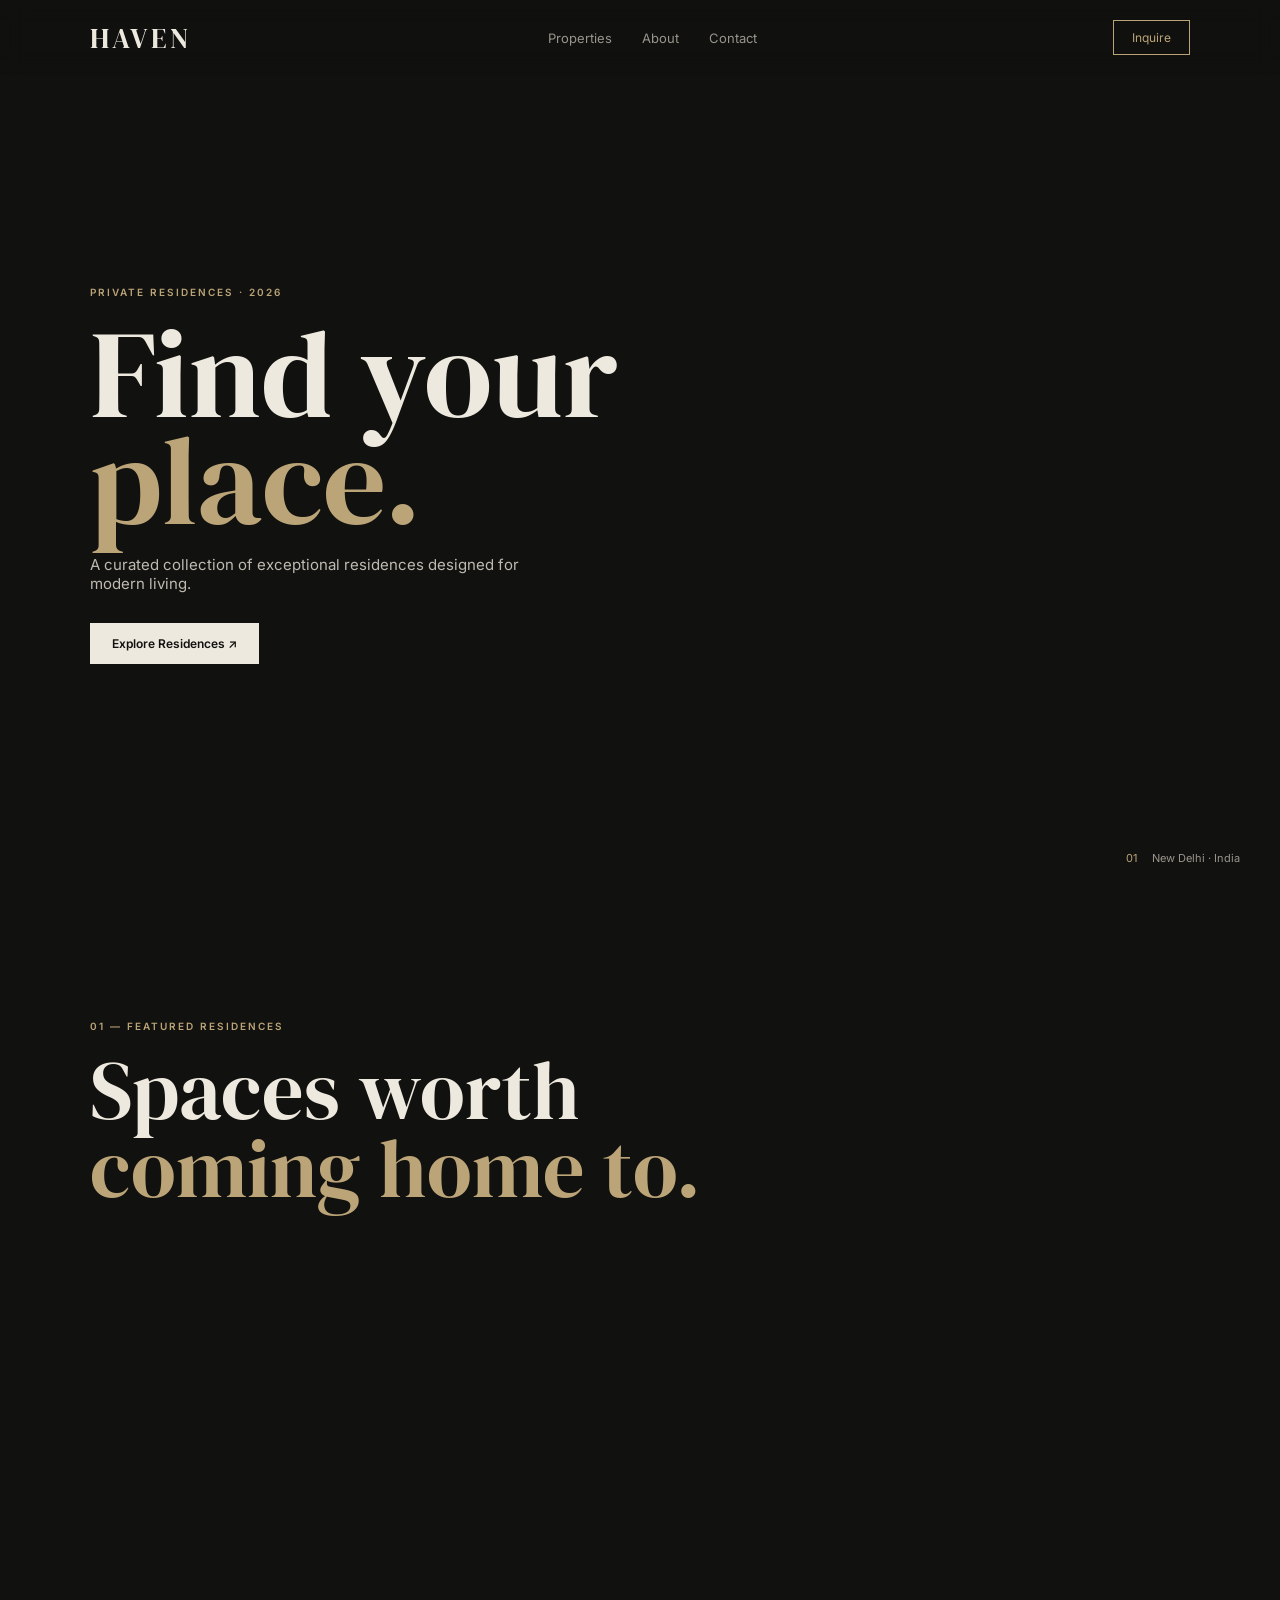
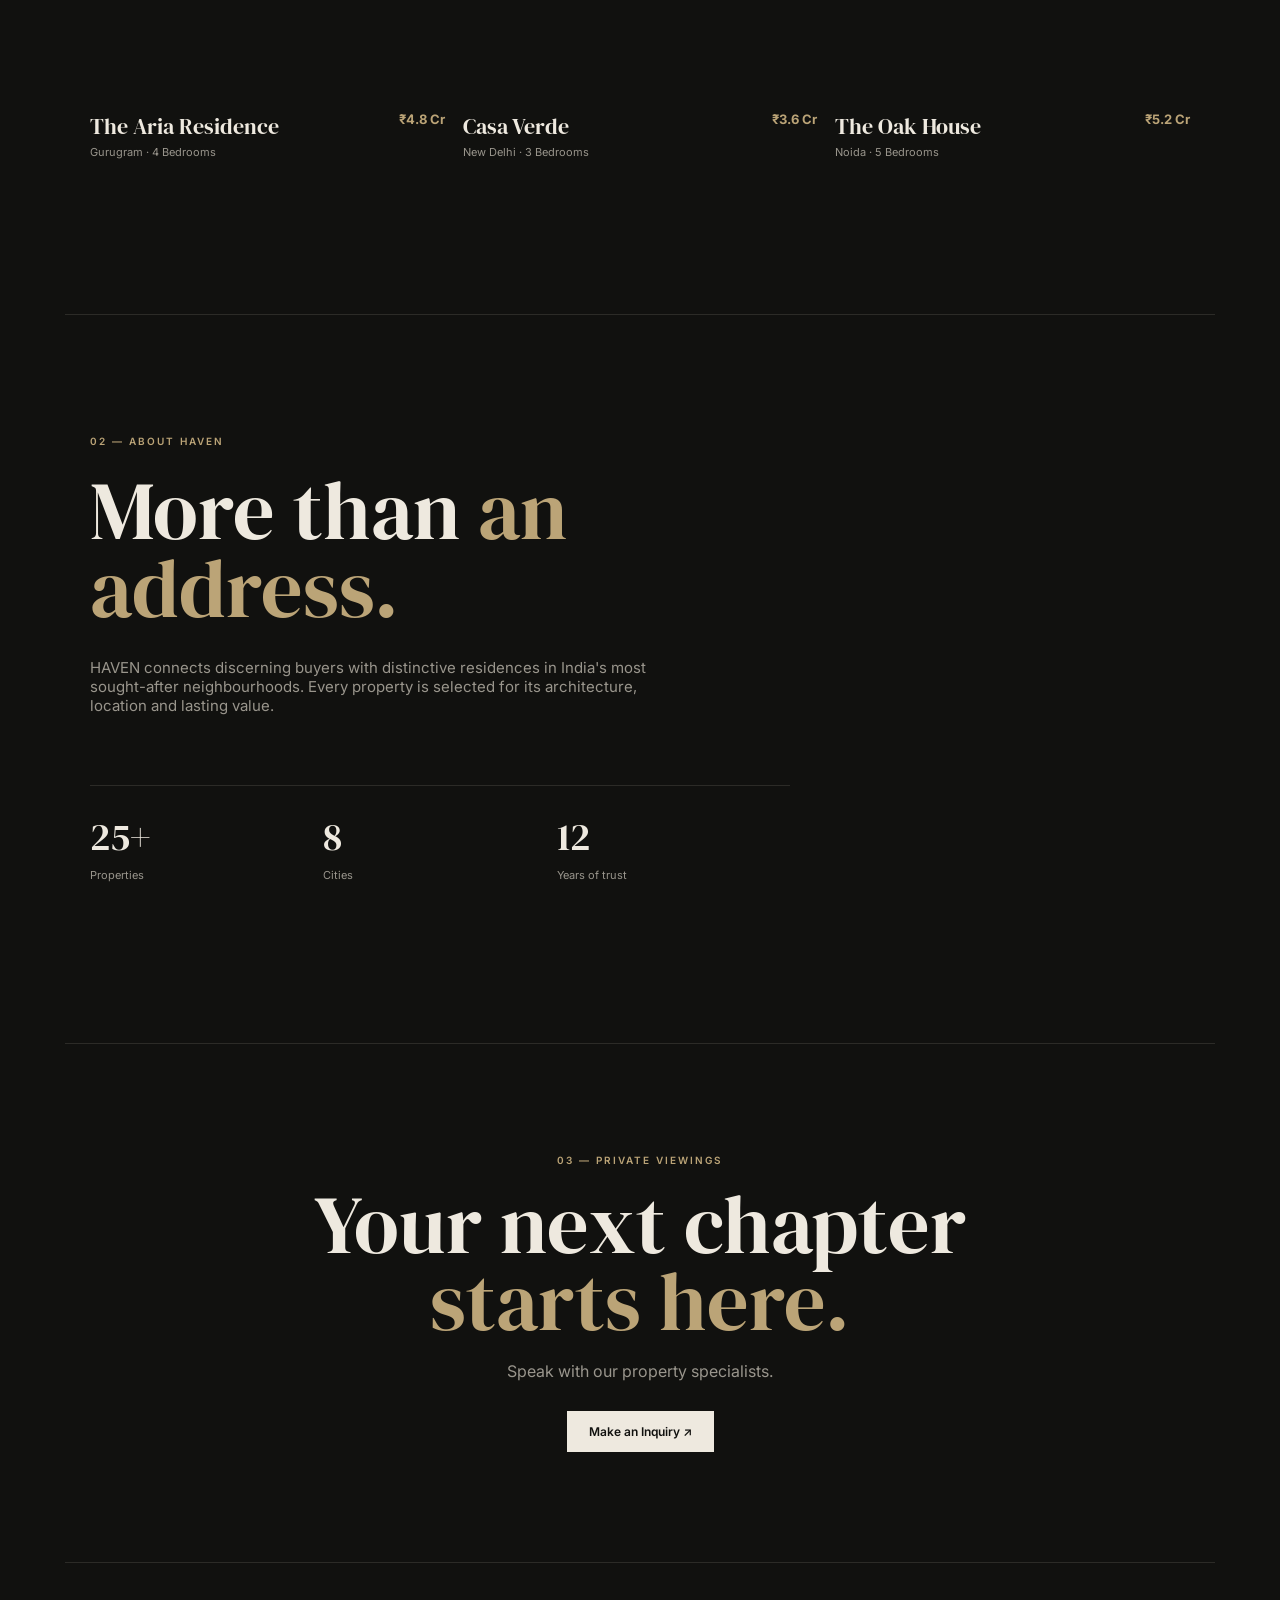
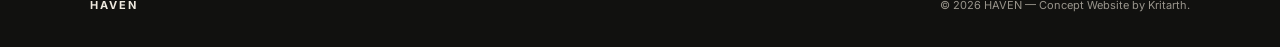
==== haven/index.html @ 92b6cb4c "Add files via upload" ====
<!DOCTYPE html>
<html lang="en">
<head>
  <meta charset="UTF-8">
  <meta name="viewport" content="width=device-width, initial-scale=1.0">

  <title>HAVEN — Private Residences</title>
  <meta name="description" content="HAVEN — Exceptional homes for exceptional living.">

  <link rel="stylesheet" href="style.css">
</head>

<body>

  <header>
    <nav>
      <a href="#" class="logo">HAVEN</a>

      <div class="links">
        <a href="#properties">Properties</a>
        <a href="#about">About</a>
        <a href="#contact">Contact</a>
      </div>

      <a href="#contact" class="inquire">Inquire</a>
    </nav>
  </header>

  <main>

    <!-- HERO -->
    <section class="hero">

      <div class="hero-image"></div>
      <div class="overlay"></div>

      <div class="hero-content">
        <p class="eyebrow">PRIVATE RESIDENCES · 2026</p>

        <h1>
          Find your
          <span>place.</span>
        </h1>

        <p>
          A curated collection of exceptional residences
          designed for modern living.
        </p>

        <a href="#properties" class="button">
          Explore Residences ↗
        </a>
      </div>

      <div class="location">
        <span>01</span>
        <p>New Delhi · India</p>
      </div>

    </section>

    <!-- PROPERTIES -->
    <section id="properties" class="properties">

      <p class="label">01 — FEATURED RESIDENCES</p>

      <h2>
        Spaces worth
        <span>coming home to.</span>
      </h2>

      <div class="property-grid">

        <article>
          <div class="property-image one"></div>

          <div class="property-info">
            <div>
              <h3>The Aria Residence</h3>
              <p>Gurugram · 4 Bedrooms</p>
            </div>

            <strong>₹4.8 Cr</strong>
          </div>
        </article>

        <article>
          <div class="property-image two"></div>

          <div class="property-info">
            <div>
              <h3>Casa Verde</h3>
              <p>New Delhi · 3 Bedrooms</p>
            </div>

            <strong>₹3.6 Cr</strong>
          </div>
        </article>

        <article>
          <div class="property-image three"></div>

          <div class="property-info">
            <div>
              <h3>The Oak House</h3>
              <p>Noida · 5 Bedrooms</p>
            </div>

            <strong>₹5.2 Cr</strong>
          </div>
        </article>

      </div>

    </section>

    <!-- ABOUT -->
    <section id="about" class="about">

      <p class="label">02 — ABOUT HAVEN</p>

      <div class="about-content">

        <h2>
          More than
          <span>an address.</span>
        </h2>

        <p>
          HAVEN connects discerning buyers with distinctive
          residences in India's most sought-after neighbourhoods.
          Every property is selected for its architecture,
          location and lasting value.
        </p>

      </div>

      <div class="stats">
        <div>
          <strong>25+</strong>
          <span>Properties</span>
        </div>

        <div>
          <strong>8</strong>
          <span>Cities</span>
        </div>

        <div>
          <strong>12</strong>
          <span>Years of trust</span>
        </div>
      </div>

    </section>

    <!-- CTA -->
    <section id="contact" class="contact">

      <p class="label">03 — PRIVATE VIEWINGS</p>

      <h2>
        Your next chapter
        <span>starts here.</span>
      </h2>

      <p>Speak with our property specialists.</p>

      <a href="mailto:hello@haven.example" class="button">
        Make an Inquiry ↗
      </a>

    </section>

  </main>

  <footer>
    <strong>HAVEN</strong>
    <p>© 2026 HAVEN — Concept Website by Kritarth.</p>
  </footer>

  <script src="script.js"></script>

</body>
</html>
---- haven/style.css ----
@import url('https://fonts.googleapis.com/css2?family=DM+Serif+Display&family=Inter:wght@400;500;600&display=swap');

:root {
  --bg: #11110f;
  --cream: #eee9df;
  --muted: #99958c;
  --gold: #bba477;
  --line: #2c2b27;
}

* {
  margin: 0;
  padding: 0;
  box-sizing: border-box;
}

html {
  scroll-behavior: smooth;
}

body {
  background: var(--bg);
  color: var(--cream);
  font-family: Inter, sans-serif;
}

a {
  color: inherit;
  text-decoration: none;
}

/* NAV */

header {
  position: fixed;
  top: 0;
  width: 100%;
  z-index: 10;
  background: rgba(17,17,15,.82);
  backdrop-filter: blur(12px);
}

nav {
  max-width: 1150px;
  height: 75px;
  margin: auto;
  padding: 0 25px;

  display: flex;
  align-items: center;
  justify-content: space-between;
}

.logo {
  font-family: "DM Serif Display", serif;
  font-size: 28px;
  letter-spacing: 3px;
}

.links {
  display: flex;
  gap: 30px;
  color: var(--muted);
  font-size: 13px;
}

.links a:hover {
  color: var(--cream);
}

.inquire {
  border: 1px solid var(--gold);
  color: var(--gold);
  padding: 9px 18px;
  font-size: 12px;
}

/* HERO */

.hero {
  min-height: 100vh;
  position: relative;

  display: flex;
  align-items: center;
}

.hero-image {
  position: absolute;
  inset: 0;

  background:
    url("https://images.unsplash.com/photo-1600607687920-4e2a09cf159d?auto=format&fit=crop&w=1800&q=85")
    center / cover;
}

.overlay {
  position: absolute;
  inset: 0;

  background:
    linear-gradient(
      90deg,
      rgba(17,17,15,.88),
      rgba(17,17,15,.35),
      rgba(17,17,15,.2)
    );
}

.hero-content {
  position: relative;
  z-index: 1;

  max-width: 1150px;
  width: 100%;
  margin: auto;
  padding: 130px 25px 80px;
}

.eyebrow,
.label {
  color: var(--gold);
  font-size: 10px;
  letter-spacing: 2px;
  font-weight: 600;
}

.hero h1 {
  max-width: 700px;
  margin: 22px 0;

  font-family: "DM Serif Display", serif;
  font-size: clamp(75px, 11vw, 125px);
  line-height: .85;
  font-weight: 400;
}

.hero h1 span,
h2 span {
  color: var(--gold);
}

.hero-content > p:not(.eyebrow) {
  max-width: 450px;
  color: #c0bbb1;
  font-size: 15px;
}

.button {
  display: inline-block;
  margin-top: 30px;
  padding: 13px 22px;

  background: var(--cream);
  color: var(--bg);

  font-size: 12px;
  font-weight: 600;

  transition: .25s;
}

.button:hover {
  transform: translateY(-3px);
}

.location {
  position: absolute;
  z-index: 2;
  bottom: 35px;
  right: 40px;

  display: flex;
  gap: 15px;
  align-items: center;

  color: var(--muted);
  font-size: 11px;
}

.location span {
  color: var(--gold);
}

/* PROPERTIES */

.properties,
.about {
  max-width: 1150px;
  margin: auto;
  padding: 120px 25px;
}

.properties h2 {
  max-width: 700px;
  margin: 20px 0 55px;

  font-family: "DM Serif Display", serif;
  font-size: clamp(50px, 7vw, 82px);
  line-height: .95;
  font-weight: 400;
}

.property-grid {
  display: grid;
  grid-template-columns: repeat(3, 1fr);
  gap: 18px;
}

.property-image {
  height: 430px;
  background-position: center;
  background-size: cover;
}

.one {
  background-image: url("https://images.unsplash.com/photo-1600585154340-be6161a56a0c?auto=format&fit=crop&w=800&q=85");
}

.two {
  background-image: url("https://images.unsplash.com/photo-1600607688969-a5bfcd646154?auto=format&fit=crop&w=800&q=85");
}

.three {
  background-image: url("https://images.unsplash.com/photo-1600566753190-17f0baa2a6c3?auto=format&fit=crop&w=800&q=85");
}

.property-info {
  padding: 18px 0 35px;

  display: flex;
  justify-content: space-between;
  gap: 15px;
}

.property-info h3 {
  font-family: "DM Serif Display", serif;
  font-size: 22px;
  font-weight: 400;
}

.property-info p {
  margin-top: 4px;
  color: var(--muted);
  font-size: 11px;
}

.property-info strong {
  color: var(--gold);
  font-size: 13px;
}

/* ABOUT */

.about {
  border-top: 1px solid var(--line);
}

.about-content {
  max-width: 800px;
  margin-top: 25px;
}

.about h2,
.contact h2 {
  font-family: "DM Serif Display", serif;
  font-size: clamp(50px, 7vw, 82px);
  line-height: .95;
  font-weight: 400;
}

.about-content p {
  max-width: 600px;
  margin-top: 30px;
  color: var(--muted);
  font-size: 15px;
}

.stats {
  max-width: 700px;
  margin-top: 70px;

  display: grid;
  grid-template-columns: repeat(3, 1fr);
  border-top: 1px solid var(--line);
}

.stats div {
  padding: 25px 20px 0 0;
}

.stats strong {
  display: block;
  font-family: "DM Serif Display", serif;
  font-size: 38px;
  font-weight: 400;
}

.stats span {
  color: var(--muted);
  font-size: 11px;
}

/* CONTACT */

.contact {
  max-width: 1150px;
  margin: 40px auto 0;
  padding: 110px 25px;

  text-align: center;

  border-top: 1px solid var(--line);
  border-bottom: 1px solid var(--line);
}

.contact h2 {
  max-width: 800px;
  margin: 20px auto;
}

.contact > p:not(.label) {
  color: var(--muted);
}

/* FOOTER */

footer {
  max-width: 1150px;
  margin: auto;
  padding: 35px 25px;

  display: flex;
  justify-content: space-between;

  color: var(--muted);
  font-size: 11px;
}

footer strong {
  color: var(--cream);
  letter-spacing: 2px;
}

/* MOBILE */

@media (max-width: 700px) {

  nav {
    height: 65px;
    padding: 0 18px;
  }

  .links {
    display: none;
  }

  .inquire {
    padding: 8px 13px;
  }

  .hero {
    min-height: 88vh;
  }

  .hero-content {
    padding: 120px 20px 70px;
  }

  .hero h1 {
    font-size: clamp(62px, 17vw, 82px);
  }

  .location {
    bottom: 22px;
    right: 20px;
  }

  .properties,
  .about {
    padding: 80px 20px;
  }

  .properties h2,
  .about h2,
  .contact h2 {
    font-size: clamp(48px, 14vw, 65px);
  }

  .property-grid {
    grid-template-columns: 1fr;
    gap: 0;
  }

  .property-image {
    height: 420px;
  }

  .stats {
    grid-template-columns: repeat(3, 1fr);
    margin-top: 50px;
  }

  .stats strong {
    font-size: 30px;
  }

  .contact {
    margin: 20px;
    padding: 80px 0;
  }

  footer {
    padding: 30px 20px;
    flex-direction: column;
    gap: 10px;
  }
}
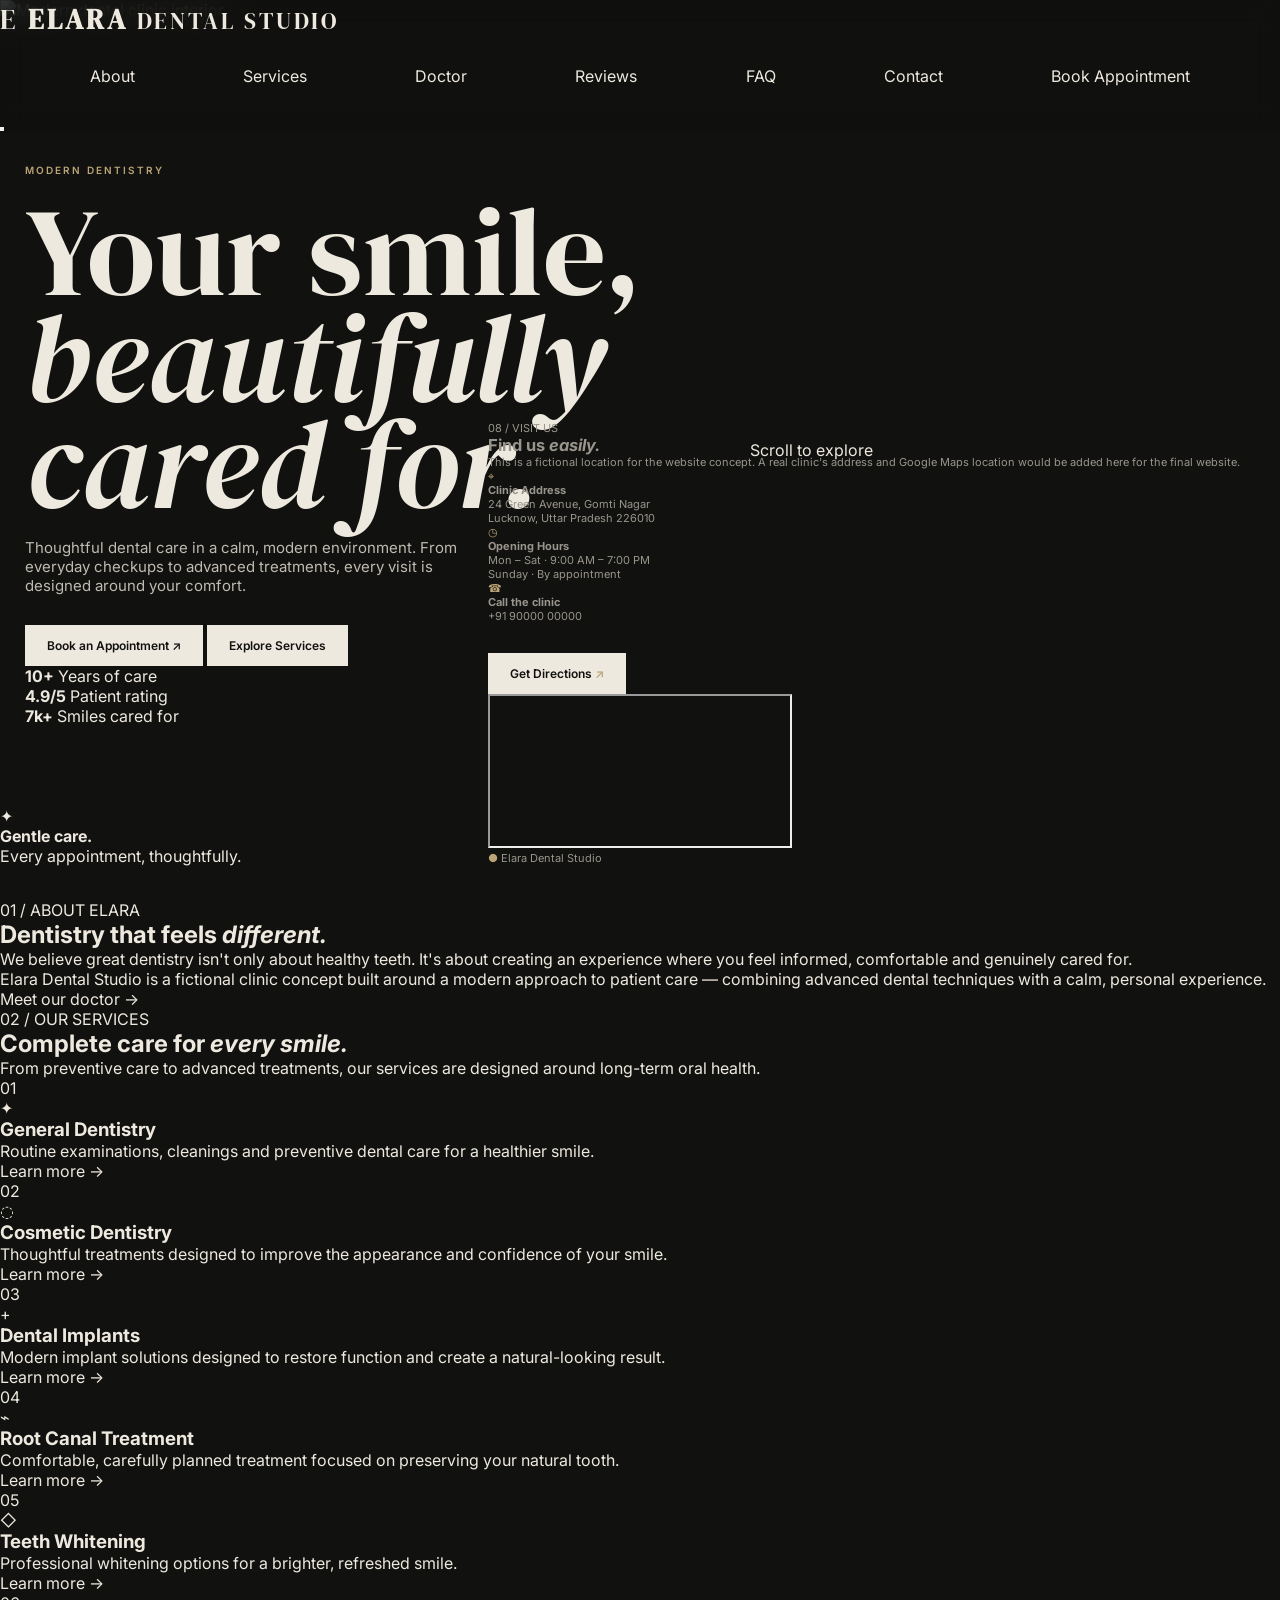
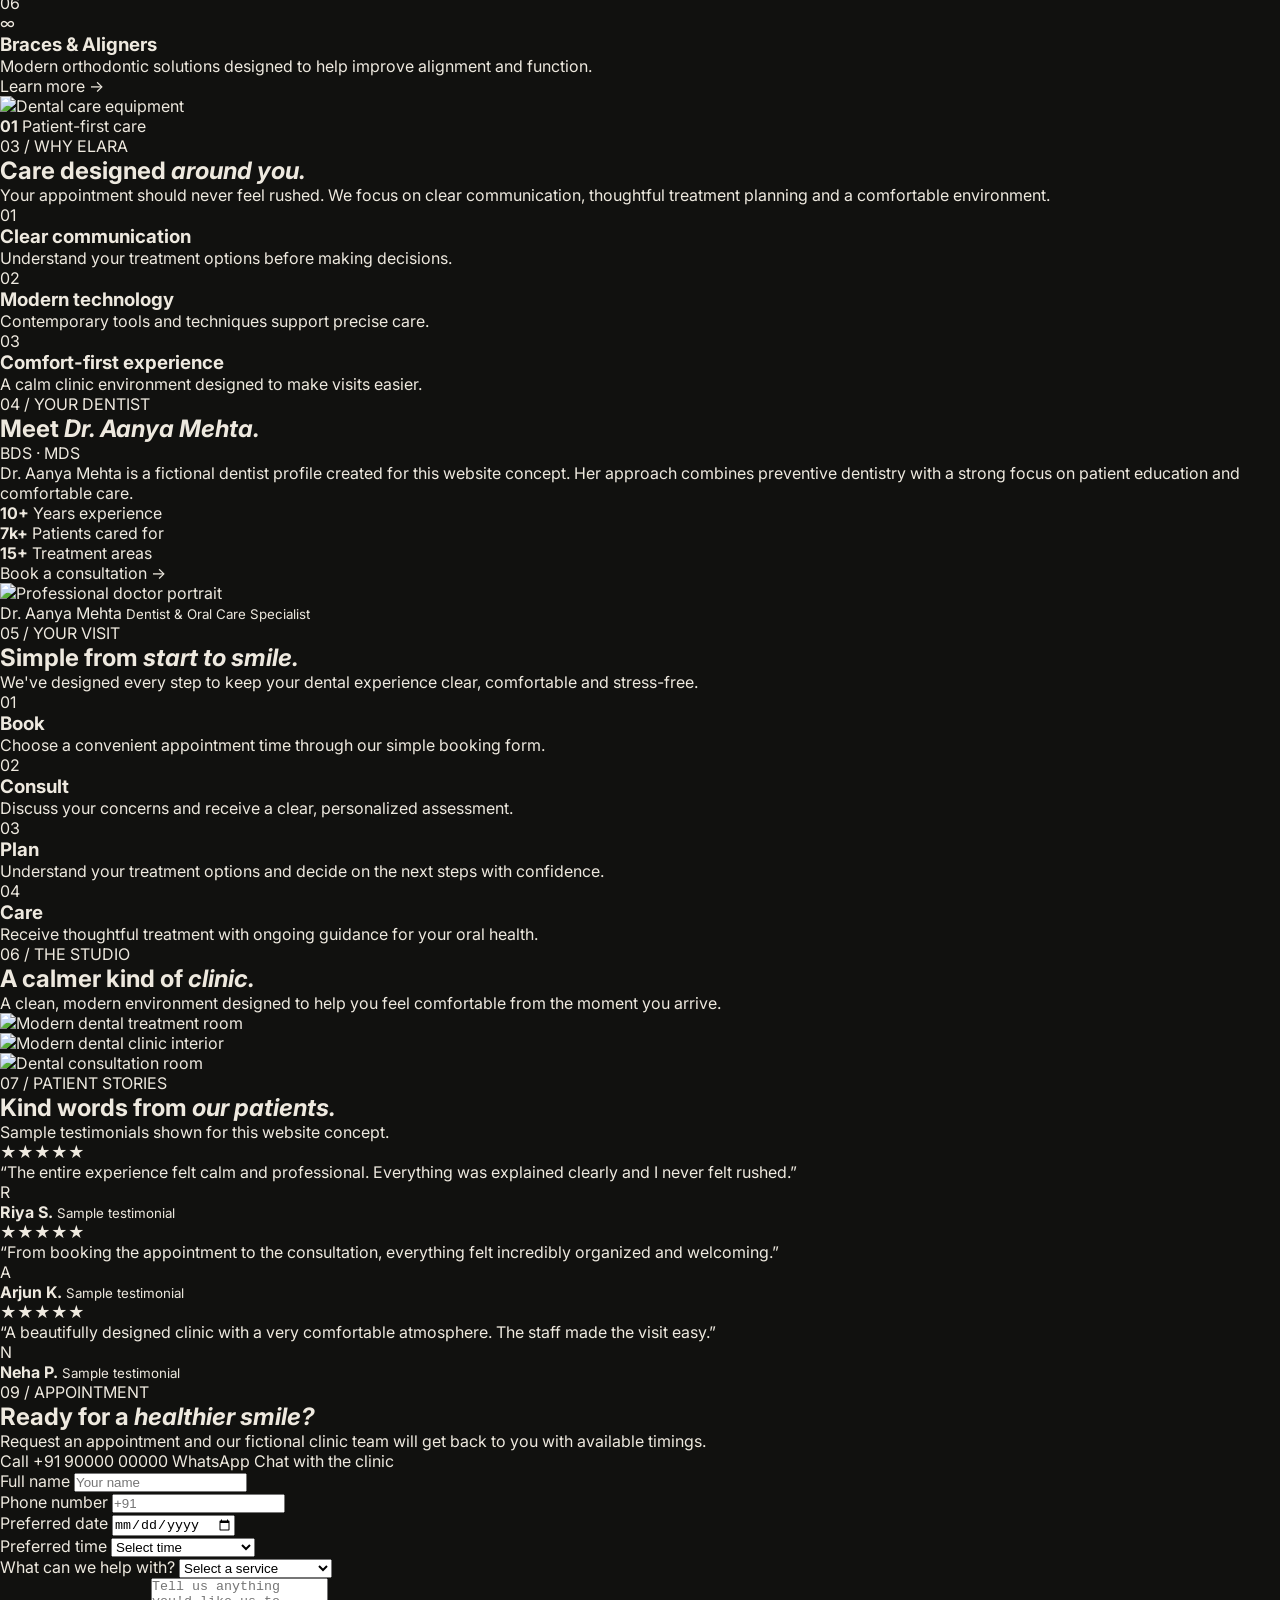
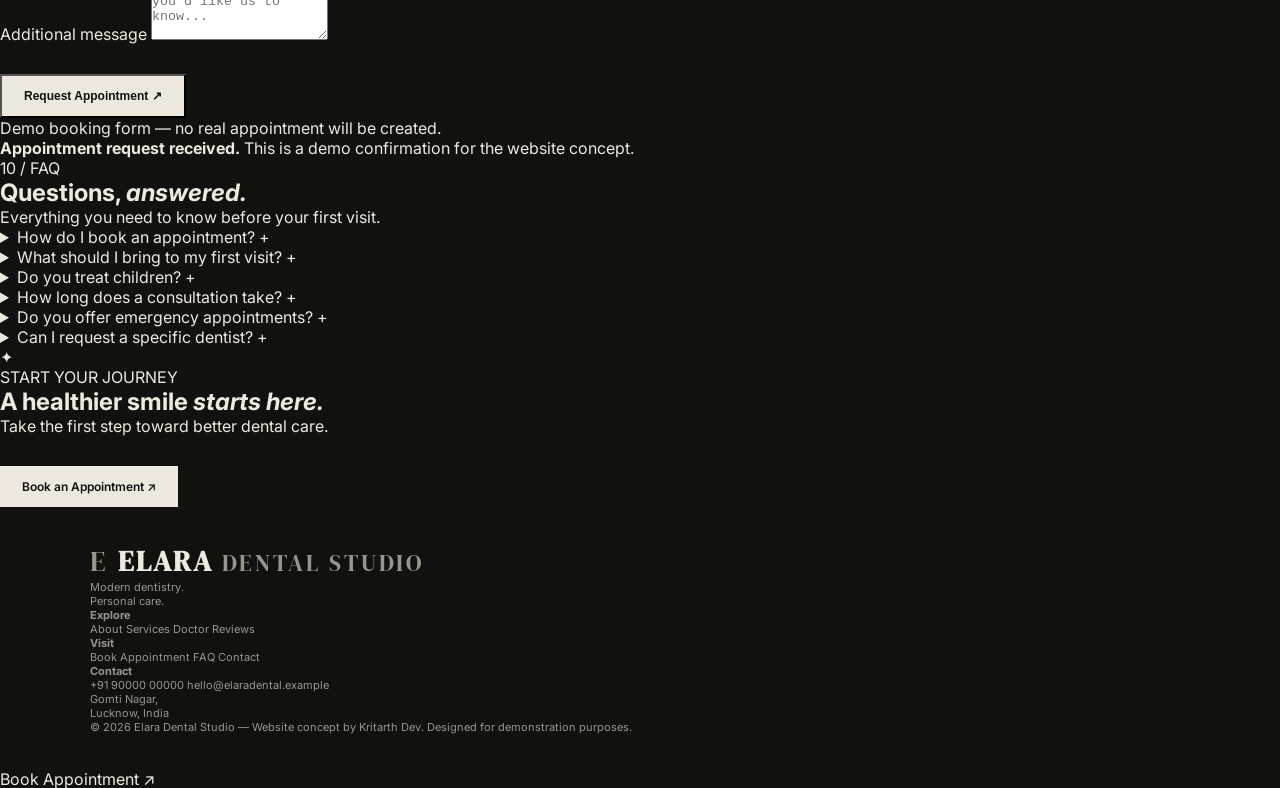
==== commit 0ba21e0a: "Update index.html" ====
--- a/haven/index.html
+++ b/haven/index.html
@@ -2,184 +2,1389 @@
 <html lang="en">
 <head>
   <meta charset="UTF-8">
-  <meta name="viewport" content="width=device-width, initial-scale=1.0">
-
-  <title>HAVEN — Private Residences</title>
-  <meta name="description" content="HAVEN — Exceptional homes for exceptional living.">
+
+  <meta
+    name="viewport"
+    content="width=device-width, initial-scale=1.0"
+  >
+
+  <title>Elara Dental Studio — Modern Dentistry. Personal Care.</title>
+
+  <meta
+    name="description"
+    content="Elara Dental Studio is a premium dental clinic website concept focused on modern dentistry, comfortable care and easy appointment booking."
+  >
+
+  <meta name="theme-color" content="#17352f">
+
+  <link rel="preconnect" href="https://fonts.googleapis.com">
+  <link rel="preconnect" href="https://fonts.gstatic.com" crossorigin>
+
+  <link
+    href="https://fonts.googleapis.com/css2?family=DM+Sans:wght@400;500;600;700&family=Playfair+Display:wght@500;600;700&display=swap"
+    rel="stylesheet"
+  >
 
   <link rel="stylesheet" href="style.css">
 </head>
 
 <body>
 
-  <header>
-    <nav>
-      <a href="#" class="logo">HAVEN</a>
-
-      <div class="links">
-        <a href="#properties">Properties</a>
+  <!-- =========================
+       HEADER
+  ========================== -->
+
+  <header class="site-header" id="siteHeader">
+
+    <div class="container nav-container">
+
+      <a href="#home" class="logo">
+        <span class="logo-mark">E</span>
+
+        <span class="logo-text">
+          <strong>ELARA</strong>
+          <small>DENTAL STUDIO</small>
+        </span>
+      </a>
+
+      <nav class="main-nav" id="mainNav">
+
         <a href="#about">About</a>
+        <a href="#services">Services</a>
+        <a href="#doctor">Doctor</a>
+        <a href="#reviews">Reviews</a>
+        <a href="#faq">FAQ</a>
         <a href="#contact">Contact</a>
-      </div>
-
-      <a href="#contact" class="inquire">Inquire</a>
-    </nav>
+
+        <a
+          href="#appointment"
+          class="nav-button"
+        >
+          Book Appointment
+        </a>
+
+      </nav>
+
+      <button
+        class="menu-toggle"
+        id="menuToggle"
+        aria-label="Open navigation"
+        aria-expanded="false"
+      >
+        <span></span>
+        <span></span>
+      </button>
+
+    </div>
+
   </header>
 
+
   <main>
 
-    <!-- HERO -->
-    <section class="hero">
-
-      <div class="hero-image"></div>
-      <div class="overlay"></div>
-
-      <div class="hero-content">
-        <p class="eyebrow">PRIVATE RESIDENCES · 2026</p>
-
-        <h1>
-          Find your
-          <span>place.</span>
-        </h1>
-
-        <p>
-          A curated collection of exceptional residences
-          designed for modern living.
-        </p>
-
-        <a href="#properties" class="button">
-          Explore Residences ↗
-        </a>
-      </div>
-
-      <div class="location">
-        <span>01</span>
-        <p>New Delhi · India</p>
+    <!-- =========================
+         HERO
+    ========================== -->
+
+    <section class="hero" id="home">
+
+      <div class="hero-bg"></div>
+
+      <div class="container hero-grid">
+
+        <div class="hero-content reveal">
+
+          <div class="eyebrow">
+            <span></span>
+            MODERN DENTISTRY
+          </div>
+
+          <h1>
+            Your smile,
+            <em>beautifully cared for.</em>
+          </h1>
+
+          <p class="hero-description">
+            Thoughtful dental care in a calm, modern environment.
+            From everyday checkups to advanced treatments,
+            every visit is designed around your comfort.
+          </p>
+
+          <div class="hero-actions">
+
+            <a
+              href="#appointment"
+              class="button button-primary"
+            >
+              Book an Appointment
+              <span>↗</span>
+            </a>
+
+            <a
+              href="#services"
+              class="button button-secondary"
+            >
+              Explore Services
+            </a>
+
+          </div>
+
+          <div class="hero-trust">
+
+            <div class="trust-item">
+              <strong>10+</strong>
+              <span>Years of care</span>
+            </div>
+
+            <div class="trust-divider"></div>
+
+            <div class="trust-item">
+              <strong>4.9/5</strong>
+              <span>Patient rating</span>
+            </div>
+
+            <div class="trust-divider"></div>
+
+            <div class="trust-item">
+              <strong>7k+</strong>
+              <span>Smiles cared for</span>
+            </div>
+
+          </div>
+
+        </div>
+
+
+        <div class="hero-visual reveal">
+
+          <div class="hero-image">
+
+            <img
+              src="https://images.unsplash.com/photo-1606811971618-4486d14f3f99?auto=format&fit=crop&w=1200&q=85"
+              alt="Modern dental clinic interior"
+            >
+
+          </div>
+
+          <div class="hero-card">
+
+            <span class="card-icon">✦</span>
+
+            <div>
+              <strong>Gentle care.</strong>
+              <p>Every appointment, thoughtfully.</p>
+            </div>
+
+          </div>
+
+        </div>
+
+      </div>
+
+      <div class="hero-scroll">
+        <span>Scroll to explore</span>
+        <span class="scroll-line"></span>
       </div>
 
     </section>
 
-    <!-- PROPERTIES -->
-    <section id="properties" class="properties">
-
-      <p class="label">01 — FEATURED RESIDENCES</p>
-
-      <h2>
-        Spaces worth
-        <span>coming home to.</span>
-      </h2>
-
-      <div class="property-grid">
-
-        <article>
-          <div class="property-image one"></div>
-
-          <div class="property-info">
+
+    <!-- =========================
+         INTRO
+    ========================== -->
+
+    <section class="intro section">
+
+      <div class="container intro-grid">
+
+        <div class="section-label reveal">
+          01 / ABOUT ELARA
+        </div>
+
+        <div class="intro-content reveal">
+
+          <h2>
+            Dentistry that feels
+            <em>different.</em>
+          </h2>
+
+          <p class="large-text">
+            We believe great dentistry isn't only about healthy teeth.
+            It's about creating an experience where you feel informed,
+            comfortable and genuinely cared for.
+          </p>
+
+          <p>
+            Elara Dental Studio is a fictional clinic concept built
+            around a modern approach to patient care — combining
+            advanced dental techniques with a calm, personal experience.
+          </p>
+
+          <a href="#doctor" class="text-link">
+            Meet our doctor
+            <span>→</span>
+          </a>
+
+        </div>
+
+      </div>
+
+    </section>
+
+
+    <!-- =========================
+         SERVICES
+    ========================== -->
+
+    <section class="services section" id="services">
+
+      <div class="container">
+
+        <div class="section-heading reveal">
+
+          <div class="section-label">
+            02 / OUR SERVICES
+          </div>
+
+          <div>
+
+            <h2>
+              Complete care for
+              <em>every smile.</em>
+            </h2>
+
+            <p>
+              From preventive care to advanced treatments,
+              our services are designed around long-term oral health.
+            </p>
+
+          </div>
+
+        </div>
+
+
+        <div class="services-grid">
+
+          <article class="service-card reveal">
+
+            <span class="service-number">01</span>
+
+            <div class="service-icon">✦</div>
+
+            <h3>General Dentistry</h3>
+
+            <p>
+              Routine examinations, cleanings and preventive
+              dental care for a healthier smile.
+            </p>
+
+            <a href="#appointment">Learn more →</a>
+
+          </article>
+
+
+          <article class="service-card reveal">
+
+            <span class="service-number">02</span>
+
+            <div class="service-icon">◌</div>
+
+            <h3>Cosmetic Dentistry</h3>
+
+            <p>
+              Thoughtful treatments designed to improve the
+              appearance and confidence of your smile.
+            </p>
+
+            <a href="#appointment">Learn more →</a>
+
+          </article>
+
+
+          <article class="service-card reveal">
+
+            <span class="service-number">03</span>
+
+            <div class="service-icon">+</div>
+
+            <h3>Dental Implants</h3>
+
+            <p>
+              Modern implant solutions designed to restore
+              function and create a natural-looking result.
+            </p>
+
+            <a href="#appointment">Learn more →</a>
+
+          </article>
+
+
+          <article class="service-card reveal">
+
+            <span class="service-number">04</span>
+
+            <div class="service-icon">⌁</div>
+
+            <h3>Root Canal Treatment</h3>
+
+            <p>
+              Comfortable, carefully planned treatment focused
+              on preserving your natural tooth.
+            </p>
+
+            <a href="#appointment">Learn more →</a>
+
+          </article>
+
+
+          <article class="service-card reveal">
+
+            <span class="service-number">05</span>
+
+            <div class="service-icon">◇</div>
+
+            <h3>Teeth Whitening</h3>
+
+            <p>
+              Professional whitening options for a brighter,
+              refreshed smile.
+            </p>
+
+            <a href="#appointment">Learn more →</a>
+
+          </article>
+
+
+          <article class="service-card reveal">
+
+            <span class="service-number">06</span>
+
+            <div class="service-icon">∞</div>
+
+            <h3>Braces & Aligners</h3>
+
+            <p>
+              Modern orthodontic solutions designed to help
+              improve alignment and function.
+            </p>
+
+            <a href="#appointment">Learn more →</a>
+
+          </article>
+
+        </div>
+
+      </div>
+
+    </section>
+
+
+    <!-- =========================
+         WHY ELARA
+    ========================== -->
+
+    <section class="why section">
+
+      <div class="container why-grid">
+
+        <div class="why-image reveal">
+
+          <img
+            src="https://images.unsplash.com/photo-1609840114035-3c981b782dfe?auto=format&fit=crop&w=1000&q=85"
+            alt="Dental care equipment"
+            loading="lazy"
+          >
+
+          <div class="image-badge">
+            <strong>01</strong>
+            <span>Patient-first care</span>
+          </div>
+
+        </div>
+
+
+        <div class="why-content reveal">
+
+          <div class="section-label">
+            03 / WHY ELARA
+          </div>
+
+          <h2>
+            Care designed
+            <em>around you.</em>
+          </h2>
+
+          <p>
+            Your appointment should never feel rushed.
+            We focus on clear communication, thoughtful treatment
+            planning and a comfortable environment.
+          </p>
+
+
+          <div class="feature-list">
+
+            <div class="feature">
+
+              <span class="feature-icon">01</span>
+
+              <div>
+                <h3>Clear communication</h3>
+                <p>
+                  Understand your treatment options before making decisions.
+                </p>
+              </div>
+
+            </div>
+
+
+            <div class="feature">
+
+              <span class="feature-icon">02</span>
+
+              <div>
+                <h3>Modern technology</h3>
+                <p>
+                  Contemporary tools and techniques support precise care.
+                </p>
+              </div>
+
+            </div>
+
+
+            <div class="feature">
+
+              <span class="feature-icon">03</span>
+
+              <div>
+                <h3>Comfort-first experience</h3>
+                <p>
+                  A calm clinic environment designed to make visits easier.
+                </p>
+              </div>
+
+            </div>
+
+          </div>
+
+        </div>
+
+      </div>
+
+    </section>
+
+
+    <!-- =========================
+         DOCTOR
+    ========================== -->
+
+    <section class="doctor section" id="doctor">
+
+      <div class="container doctor-grid">
+
+        <div class="doctor-content reveal">
+
+          <div class="section-label">
+            04 / YOUR DENTIST
+          </div>
+
+          <h2>
+            Meet
+            <em>Dr. Aanya Mehta.</em>
+          </h2>
+
+          <p class="doctor-role">
+            BDS · MDS
+          </p>
+
+          <p>
+            Dr. Aanya Mehta is a fictional dentist profile created
+            for this website concept. Her approach combines
+            preventive dentistry with a strong focus on patient
+            education and comfortable care.
+          </p>
+
+          <div class="doctor-details">
+
             <div>
-              <h3>The Aria Residence</h3>
-              <p>Gurugram · 4 Bedrooms</p>
-            </div>
-
-            <strong>₹4.8 Cr</strong>
-          </div>
-        </article>
-
-        <article>
-          <div class="property-image two"></div>
-
-          <div class="property-info">
+              <strong>10+</strong>
+              <span>Years experience</span>
+            </div>
+
             <div>
-              <h3>Casa Verde</h3>
-              <p>New Delhi · 3 Bedrooms</p>
-            </div>
-
-            <strong>₹3.6 Cr</strong>
-          </div>
-        </article>
-
-        <article>
-          <div class="property-image three"></div>
-
-          <div class="property-info">
+              <strong>7k+</strong>
+              <span>Patients cared for</span>
+            </div>
+
             <div>
-              <h3>The Oak House</h3>
-              <p>Noida · 5 Bedrooms</p>
-            </div>
-
-            <strong>₹5.2 Cr</strong>
-          </div>
-        </article>
+              <strong>15+</strong>
+              <span>Treatment areas</span>
+            </div>
+
+          </div>
+
+          <a href="#appointment" class="text-link">
+            Book a consultation
+            <span>→</span>
+          </a>
+
+        </div>
+
+
+        <div class="doctor-image reveal">
+
+          <img
+            src="https://images.unsplash.com/photo-1559839734-2b71ea197ec2?auto=format&fit=crop&w=1000&q=85"
+            alt="Professional doctor portrait"
+            loading="lazy"
+          >
+
+          <div class="doctor-caption">
+            <span>Dr. Aanya Mehta</span>
+            <small>Dentist & Oral Care Specialist</small>
+          </div>
+
+        </div>
 
       </div>
 
     </section>
 
-    <!-- ABOUT -->
-    <section id="about" class="about">
-
-      <p class="label">02 — ABOUT HAVEN</p>
-
-      <div class="about-content">
-
-        <h2>
-          More than
-          <span>an address.</span>
-        </h2>
-
-        <p>
-          HAVEN connects discerning buyers with distinctive
-          residences in India's most sought-after neighbourhoods.
-          Every property is selected for its architecture,
-          location and lasting value.
-        </p>
-
-      </div>
-
-      <div class="stats">
-        <div>
-          <strong>25+</strong>
-          <span>Properties</span>
-        </div>
-
-        <div>
-          <strong>8</strong>
-          <span>Cities</span>
-        </div>
-
-        <div>
-          <strong>12</strong>
-          <span>Years of trust</span>
-        </div>
+
+    <!-- =========================
+         PROCESS
+    ========================== -->
+
+    <section class="process section">
+
+      <div class="container">
+
+        <div class="section-heading centered reveal">
+
+          <div class="section-label">
+            05 / YOUR VISIT
+          </div>
+
+          <h2>
+            Simple from
+            <em>start to smile.</em>
+          </h2>
+
+          <p>
+            We've designed every step to keep your dental experience clear,
+            comfortable and stress-free.
+          </p>
+
+        </div>
+
+
+        <div class="process-grid">
+
+          <div class="process-card reveal">
+
+            <span>01</span>
+
+            <h3>Book</h3>
+
+            <p>
+              Choose a convenient appointment time through our
+              simple booking form.
+            </p>
+
+          </div>
+
+
+          <div class="process-card reveal">
+
+            <span>02</span>
+
+            <h3>Consult</h3>
+
+            <p>
+              Discuss your concerns and receive a clear,
+              personalized assessment.
+            </p>
+
+          </div>
+
+
+          <div class="process-card reveal">
+
+            <span>03</span>
+
+            <h3>Plan</h3>
+
+            <p>
+              Understand your treatment options and decide
+              on the next steps with confidence.
+            </p>
+
+          </div>
+
+
+          <div class="process-card reveal">
+
+            <span>04</span>
+
+            <h3>Care</h3>
+
+            <p>
+              Receive thoughtful treatment with ongoing guidance
+              for your oral health.
+            </p>
+
+          </div>
+
+        </div>
+
       </div>
 
     </section>
 
-    <!-- CTA -->
-    <section id="contact" class="contact">
-
-      <p class="label">03 — PRIVATE VIEWINGS</p>
-
-      <h2>
-        Your next chapter
-        <span>starts here.</span>
-      </h2>
-
-      <p>Speak with our property specialists.</p>
-
-      <a href="mailto:hello@haven.example" class="button">
-        Make an Inquiry ↗
-      </a>
+
+    <!-- =========================
+         CLINIC GALLERY
+    ========================== -->
+
+    <section class="gallery section">
+
+      <div class="container">
+
+        <div class="section-heading reveal">
+
+          <div class="section-label">
+            06 / THE STUDIO
+          </div>
+
+          <div>
+            <h2>
+              A calmer kind of
+              <em>clinic.</em>
+            </h2>
+
+            <p>
+              A clean, modern environment designed to help you
+              feel comfortable from the moment you arrive.
+            </p>
+          </div>
+
+        </div>
+
+
+        <div class="gallery-grid">
+
+          <div class="gallery-item gallery-large reveal">
+
+            <img
+              src="https://images.unsplash.com/photo-1629909613654-28e377c37b09?auto=format&fit=crop&w=1200&q=85"
+              alt="Modern dental treatment room"
+              loading="lazy"
+            >
+
+          </div>
+
+
+          <div class="gallery-item reveal">
+
+            <img
+              src="https://images.unsplash.com/photo-1629909615957-be38d4b5a8e9?auto=format&fit=crop&w=800&q=85"
+              alt="Modern dental clinic interior"
+              loading="lazy"
+            >
+
+          </div>
+
+
+          <div class="gallery-item reveal">
+
+            <img
+              src="https://images.unsplash.com/photo-1588776814546-1ffcf47267a5?auto=format&fit=crop&w=800&q=85"
+              alt="Dental consultation room"
+              loading="lazy"
+            >
+
+          </div>
+
+        </div>
+
+      </div>
 
     </section>
 
+
+    <!-- =========================
+         REVIEWS
+    ========================== -->
+
+    <section class="reviews section" id="reviews">
+
+      <div class="container">
+
+        <div class="section-heading centered reveal">
+
+          <div class="section-label">
+            07 / PATIENT STORIES
+          </div>
+
+          <h2>
+            Kind words from
+            <em>our patients.</em>
+          </h2>
+
+          <p>
+            Sample testimonials shown for this website concept.
+          </p>
+
+        </div>
+
+
+        <div class="reviews-grid">
+
+          <article class="review-card reveal">
+
+            <div class="review-stars">
+              ★★★★★
+            </div>
+
+            <blockquote>
+              “The entire experience felt calm and professional.
+              Everything was explained clearly and I never felt rushed.”
+            </blockquote>
+
+            <div class="review-author">
+              <span>R</span>
+
+              <div>
+                <strong>Riya S.</strong>
+                <small>Sample testimonial</small>
+              </div>
+            </div>
+
+          </article>
+
+
+          <article class="review-card review-featured reveal">
+
+            <div class="review-stars">
+              ★★★★★
+            </div>
+
+            <blockquote>
+              “From booking the appointment to the consultation,
+              everything felt incredibly organized and welcoming.”
+            </blockquote>
+
+            <div class="review-author">
+              <span>A</span>
+
+              <div>
+                <strong>Arjun K.</strong>
+                <small>Sample testimonial</small>
+              </div>
+            </div>
+
+          </article>
+
+
+          <article class="review-card reveal">
+
+            <div class="review-stars">
+              ★★★★★
+            </div>
+
+            <blockquote>
+              “A beautifully designed clinic with a very comfortable
+              atmosphere. The staff made the visit easy.”
+            </blockquote>
+
+            <div class="review-author">
+              <span>N</span>
+
+              <div>
+                <strong>Neha P.</strong>
+                <small>Sample testimonial</small>
+              </div>
+            </div>
+
+          </article>
+
+        </div>
+
+      </div>
+
+    </section>
+
+
+    <!-- =========================
+         LOCATION
+    ========================== -->
+
+    <section class="location section">
+
+      <div class="container location-grid">
+
+        <div class="location-content reveal">
+
+          <div class="section-label">
+            08 / VISIT US
+          </div>
+
+          <h2>
+            Find us
+            <em>easily.</em>
+          </h2>
+
+          <p>
+            This is a fictional location for the website concept.
+            A real clinic's address and Google Maps location would
+            be added here for the final website.
+          </p>
+
+
+          <div class="location-details">
+
+            <div class="location-detail">
+
+              <span class="detail-icon">⌖</span>
+
+              <div>
+                <strong>Clinic Address</strong>
+                <p>
+                  24 Green Avenue, Gomti Nagar<br>
+                  Lucknow, Uttar Pradesh 226010
+                </p>
+              </div>
+
+            </div>
+
+
+            <div class="location-detail">
+
+              <span class="detail-icon">◷</span>
+
+              <div>
+                <strong>Opening Hours</strong>
+                <p>
+                  Mon – Sat · 9:00 AM – 7:00 PM<br>
+                  Sunday · By appointment
+                </p>
+              </div>
+
+            </div>
+
+
+            <div class="location-detail">
+
+              <span class="detail-icon">☎</span>
+
+              <div>
+                <strong>Call the clinic</strong>
+                <p>
+                  +91 90000 00000
+                </p>
+              </div>
+
+            </div>
+
+          </div>
+
+
+          <a
+            href="https://www.google.com/maps/search/?api=1&query=Gomti+Nagar+Lucknow"
+            target="_blank"
+            rel="noopener noreferrer"
+            class="button button-primary"
+          >
+            Get Directions
+            <span>↗</span>
+          </a>
+
+        </div>
+
+
+        <div class="map-wrapper reveal">
+
+          <iframe
+            src="https://www.google.com/maps?q=Gomti%20Nagar%20Lucknow&output=embed"
+            title="Elara Dental Studio location map"
+            loading="lazy"
+            referrerpolicy="no-referrer-when-downgrade"
+          ></iframe>
+
+          <div class="map-label">
+            <span class="map-pin">●</span>
+            Elara Dental Studio
+          </div>
+
+        </div>
+
+      </div>
+
+    </section>
+
+
+    <!-- =========================
+         APPOINTMENT
+    ========================== -->
+
+    <section class="appointment section" id="appointment">
+
+      <div class="container appointment-grid">
+
+        <div class="appointment-intro reveal">
+
+          <div class="section-label">
+            09 / APPOINTMENT
+          </div>
+
+          <h2>
+            Ready for a
+            <em>healthier smile?</em>
+          </h2>
+
+          <p>
+            Request an appointment and our fictional clinic team
+            will get back to you with available timings.
+          </p>
+
+
+          <div class="appointment-contact">
+
+            <a href="tel:+919000000000">
+              <span>Call</span>
+              +91 90000 00000
+            </a>
+
+            <a
+              href="https://wa.me/919000000000"
+              target="_blank"
+              rel="noopener noreferrer"
+            >
+              <span>WhatsApp</span>
+              Chat with the clinic
+            </a>
+
+          </div>
+
+        </div>
+
+
+        <form class="appointment-form reveal" id="appointmentForm">
+
+          <div class="form-row">
+
+            <div class="form-group">
+
+              <label for="name">
+                Full name
+              </label>
+
+              <input
+                type="text"
+                id="name"
+                name="name"
+                placeholder="Your name"
+                required
+              >
+
+            </div>
+
+
+            <div class="form-group">
+
+              <label for="phone">
+                Phone number
+              </label>
+
+              <input
+                type="tel"
+                id="phone"
+                name="phone"
+                placeholder="+91"
+                required
+              >
+
+            </div>
+
+          </div>
+
+
+          <div class="form-row">
+
+            <div class="form-group">
+
+              <label for="date">
+                Preferred date
+              </label>
+
+              <input
+                type="date"
+                id="date"
+                name="date"
+                required
+              >
+
+            </div>
+
+
+            <div class="form-group">
+
+              <label for="time">
+                Preferred time
+              </label>
+
+              <select id="time" name="time" required>
+
+                <option value="">
+                  Select time
+                </option>
+
+                <option>9:00 AM – 11:00 AM</option>
+                <option>11:00 AM – 1:00 PM</option>
+                <option>2:00 PM – 4:00 PM</option>
+                <option>4:00 PM – 7:00 PM</option>
+
+              </select>
+
+            </div>
+
+          </div>
+
+
+          <div class="form-group">
+
+            <label for="service">
+              What can we help with?
+            </label>
+
+            <select id="service" name="service" required>
+
+              <option value="">
+                Select a service
+              </option>
+
+              <option>General Dentistry</option>
+              <option>Teeth Cleaning</option>
+              <option>Cosmetic Dentistry</option>
+              <option>Dental Implants</option>
+              <option>Root Canal Treatment</option>
+              <option>Teeth Whitening</option>
+              <option>Braces & Aligners</option>
+              <option>Other</option>
+
+            </select>
+
+          </div>
+
+
+          <div class="form-group">
+
+            <label for="message">
+              Additional message
+            </label>
+
+            <textarea
+              id="message"
+              name="message"
+              rows="4"
+              placeholder="Tell us anything you'd like us to know..."
+            ></textarea>
+
+          </div>
+
+
+          <button
+            type="submit"
+            class="button button-primary form-submit"
+          >
+            Request Appointment
+            <span>↗</span>
+          </button>
+
+          <p class="form-note">
+            Demo booking form — no real appointment will be created.
+          </p>
+
+          <div
+            class="form-success"
+            id="formSuccess"
+            aria-live="polite"
+          >
+            <strong>Appointment request received.</strong>
+            <span>
+              This is a demo confirmation for the website concept.
+            </span>
+          </div>
+
+        </form>
+
+      </div>
+
+    </section>
+
+
+    <!-- =========================
+         FAQ
+    ========================== -->
+
+    <section class="faq section" id="faq">
+
+      <div class="container faq-grid">
+
+        <div class="faq-intro reveal">
+
+          <div class="section-label">
+            10 / FAQ
+          </div>
+
+          <h2>
+            Questions,
+            <em>answered.</em>
+          </h2>
+
+          <p>
+            Everything you need to know before your first visit.
+          </p>
+
+        </div>
+
+
+        <div class="faq-list reveal">
+
+          <details class="faq-item">
+            <summary>
+              How do I book an appointment?
+              <span>+</span>
+            </summary>
+
+            <p>
+              Use the appointment form above or contact the clinic
+              directly by phone or WhatsApp.
+            </p>
+          </details>
+
+
+          <details class="faq-item">
+            <summary>
+              What should I bring to my first visit?
+              <span>+</span>
+            </summary>
+
+            <p>
+              Bring any relevant previous dental records,
+              prescriptions or medical information that may
+              help your dentist understand your history.
+            </p>
+          </details>
+
+
+          <details class="faq-item">
+            <summary>
+              Do you treat children?
+              <span>+</span>
+            </summary>
+
+            <p>
+              Pediatric care can be offered depending on the clinic's
+              services and the dentist's qualifications.
+            </p>
+          </details>
+
+
+          <details class="faq-item">
+            <summary>
+              How long does a consultation take?
+              <span>+</span>
+            </summary>
+
+            <p>
+              Appointment length varies depending on the reason
+              for your visit and the assessment required.
+            </p>
+          </details>
+
+
+          <details class="faq-item">
+            <summary>
+              Do you offer emergency appointments?
+              <span>+</span>
+            </summary>
+
+            <p>
+              Emergency availability depends on the clinic schedule.
+              Contact the clinic directly for the latest availability.
+            </p>
+          </details>
+
+
+          <details class="faq-item">
+            <summary>
+              Can I request a specific dentist?
+              <span>+</span>
+            </summary>
+
+            <p>
+              Availability for a specific dentist depends on the
+              clinic's schedule. You can mention your preference
+              when requesting an appointment.
+            </p>
+          </details>
+
+        </div>
+
+      </div>
+
+    </section>
+
+
+    <!-- =========================
+         FINAL CTA
+    ========================== -->
+
+    <section class="final-cta section">
+
+      <div class="container">
+
+        <div class="cta-box reveal">
+
+          <div class="cta-decoration">
+            ✦
+          </div>
+
+          <div class="section-label">
+            START YOUR JOURNEY
+          </div>
+
+          <h2>
+            A healthier smile
+            <em>starts here.</em>
+          </h2>
+
+          <p>
+            Take the first step toward better dental care.
+          </p>
+
+          <a
+            href="#appointment"
+            class="button button-light"
+          >
+            Book an Appointment
+            <span>↗</span>
+          </a>
+
+        </div>
+
+      </div>
+
+    </section>
+
   </main>
 
-  <footer>
-    <strong>HAVEN</strong>
-    <p>© 2026 HAVEN — Concept Website by Kritarth.</p>
+
+  <!-- =========================
+       FOOTER
+  ========================== -->
+
+  <footer class="site-footer" id="contact">
+
+    <div class="container">
+
+      <div class="footer-top">
+
+        <div class="footer-brand">
+
+          <a href="#home" class="logo footer-logo">
+
+            <span class="logo-mark">E</span>
+
+            <span class="logo-text">
+              <strong>ELARA</strong>
+              <small>DENTAL STUDIO</small>
+            </span>
+
+          </a>
+
+          <p>
+            Modern dentistry.<br>
+            Personal care.
+          </p>
+
+        </div>
+
+
+        <div class="footer-column">
+
+          <h4>Explore</h4>
+
+          <a href="#about">About</a>
+          <a href="#services">Services</a>
+          <a href="#doctor">Doctor</a>
+          <a href="#reviews">Reviews</a>
+
+        </div>
+
+
+        <div class="footer-column">
+
+          <h4>Visit</h4>
+
+          <a href="#appointment">Book Appointment</a>
+          <a href="#faq">FAQ</a>
+          <a href="#contact">Contact</a>
+
+        </div>
+
+
+        <div class="footer-column">
+
+          <h4>Contact</h4>
+
+          <a href="tel:+919000000000">
+            +91 90000 00000
+          </a>
+
+          <a href="mailto:hello@elaradental.example">
+            hello@elaradental.example
+          </a>
+
+          <p>
+            Gomti Nagar,<br>
+            Lucknow, India
+          </p>
+
+        </div>
+
+      </div>
+
+
+      <div class="footer-bottom">
+
+        <span>
+          © 2026 Elara Dental Studio — Website concept by Kritarth Dev.
+        </span>
+
+        <span>
+          Designed for demonstration purposes.
+        </span>
+
+      </div>
+
+    </div>
+
   </footer>
 
+
+  <!-- Floating mobile appointment button -->
+
+  <a
+    href="#appointment"
+    class="floating-book"
+  >
+    Book Appointment
+    <span>↗</span>
+  </a>
+
+
   <script src="script.js"></script>
 
 </body>
-</html>+</html>
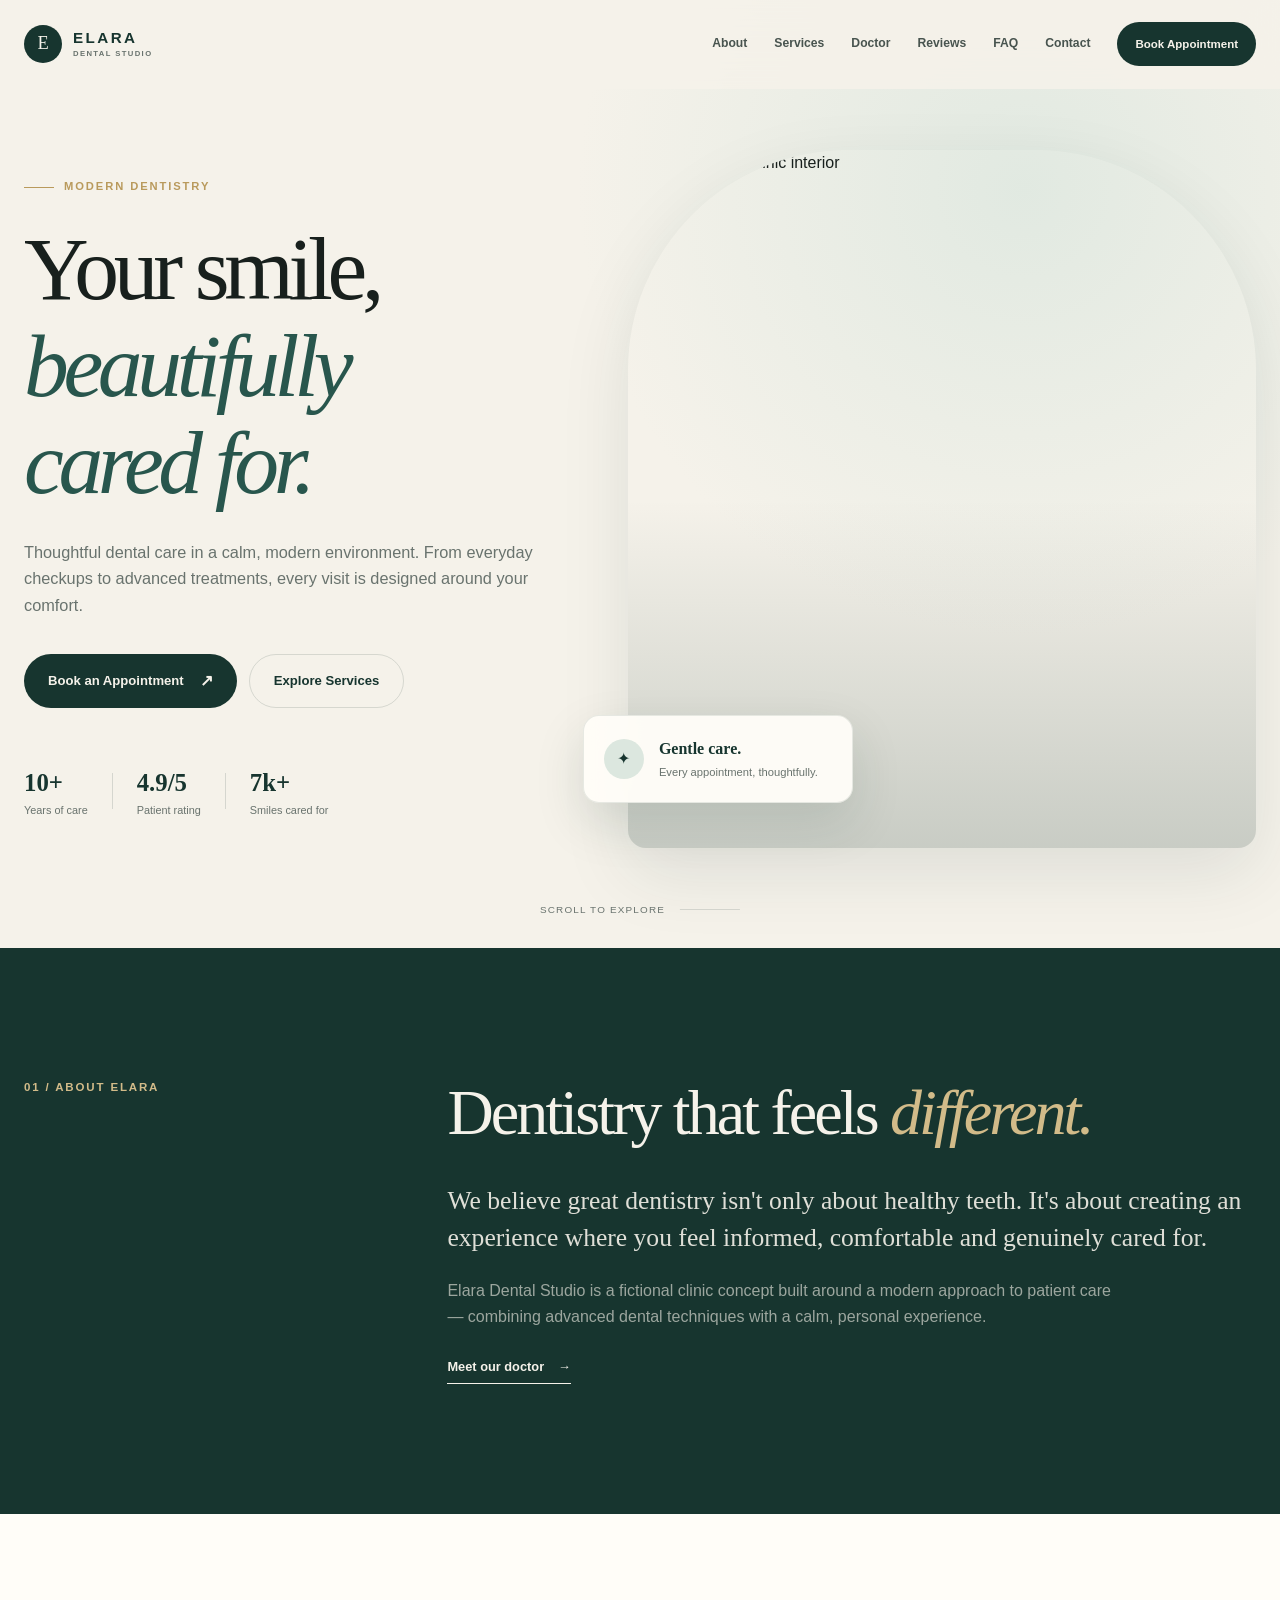
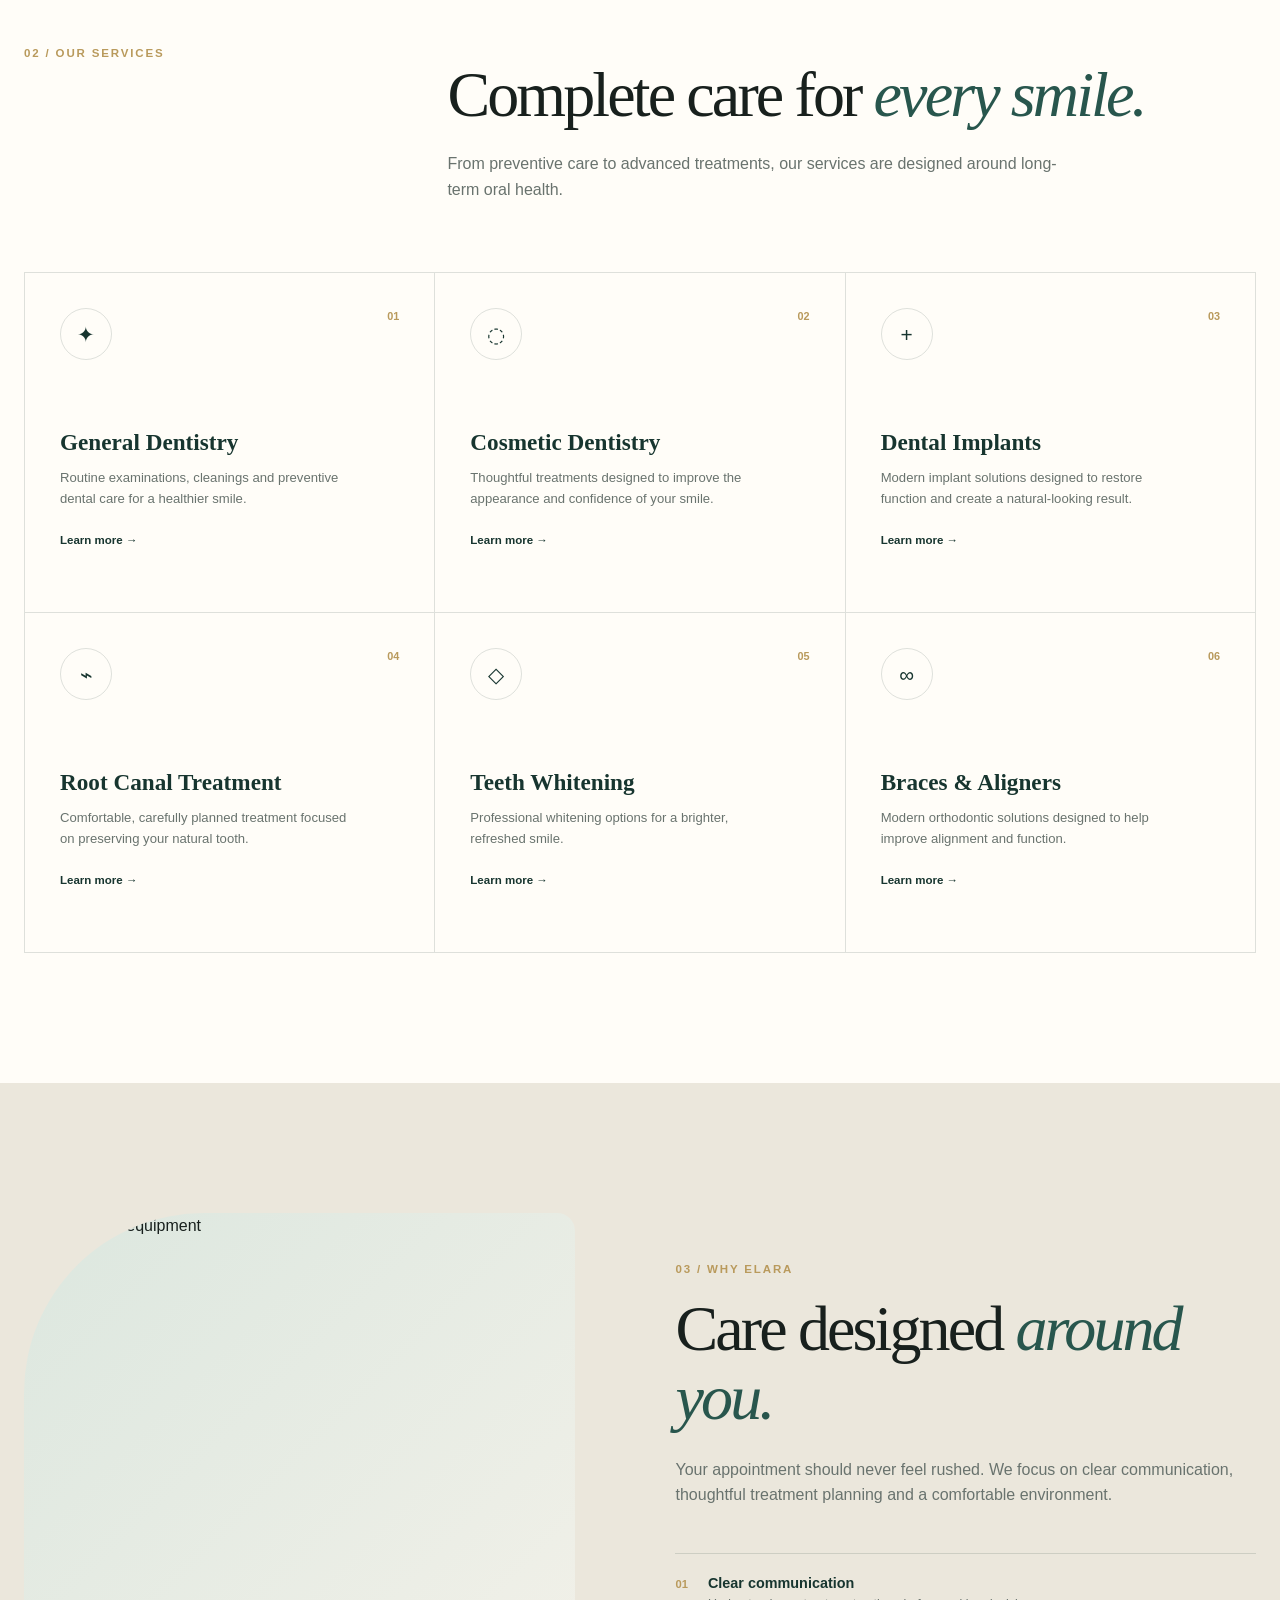
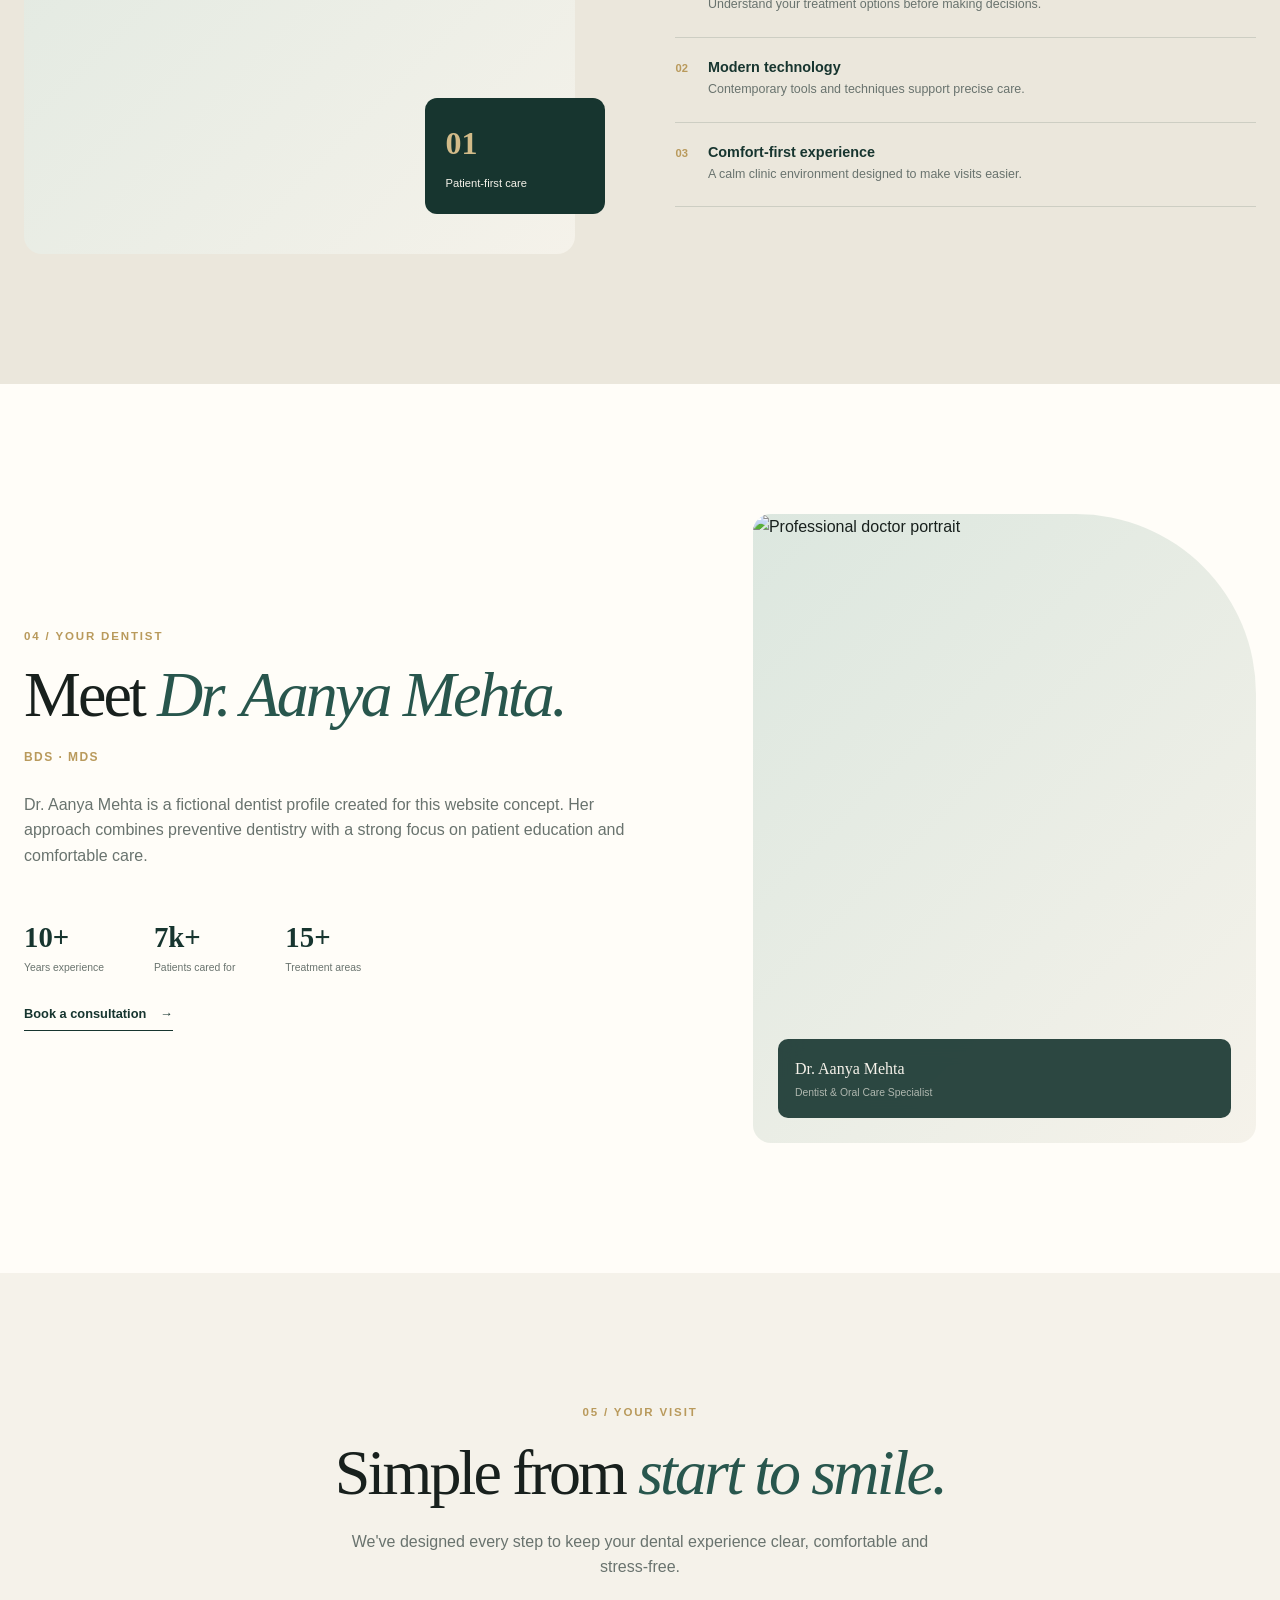
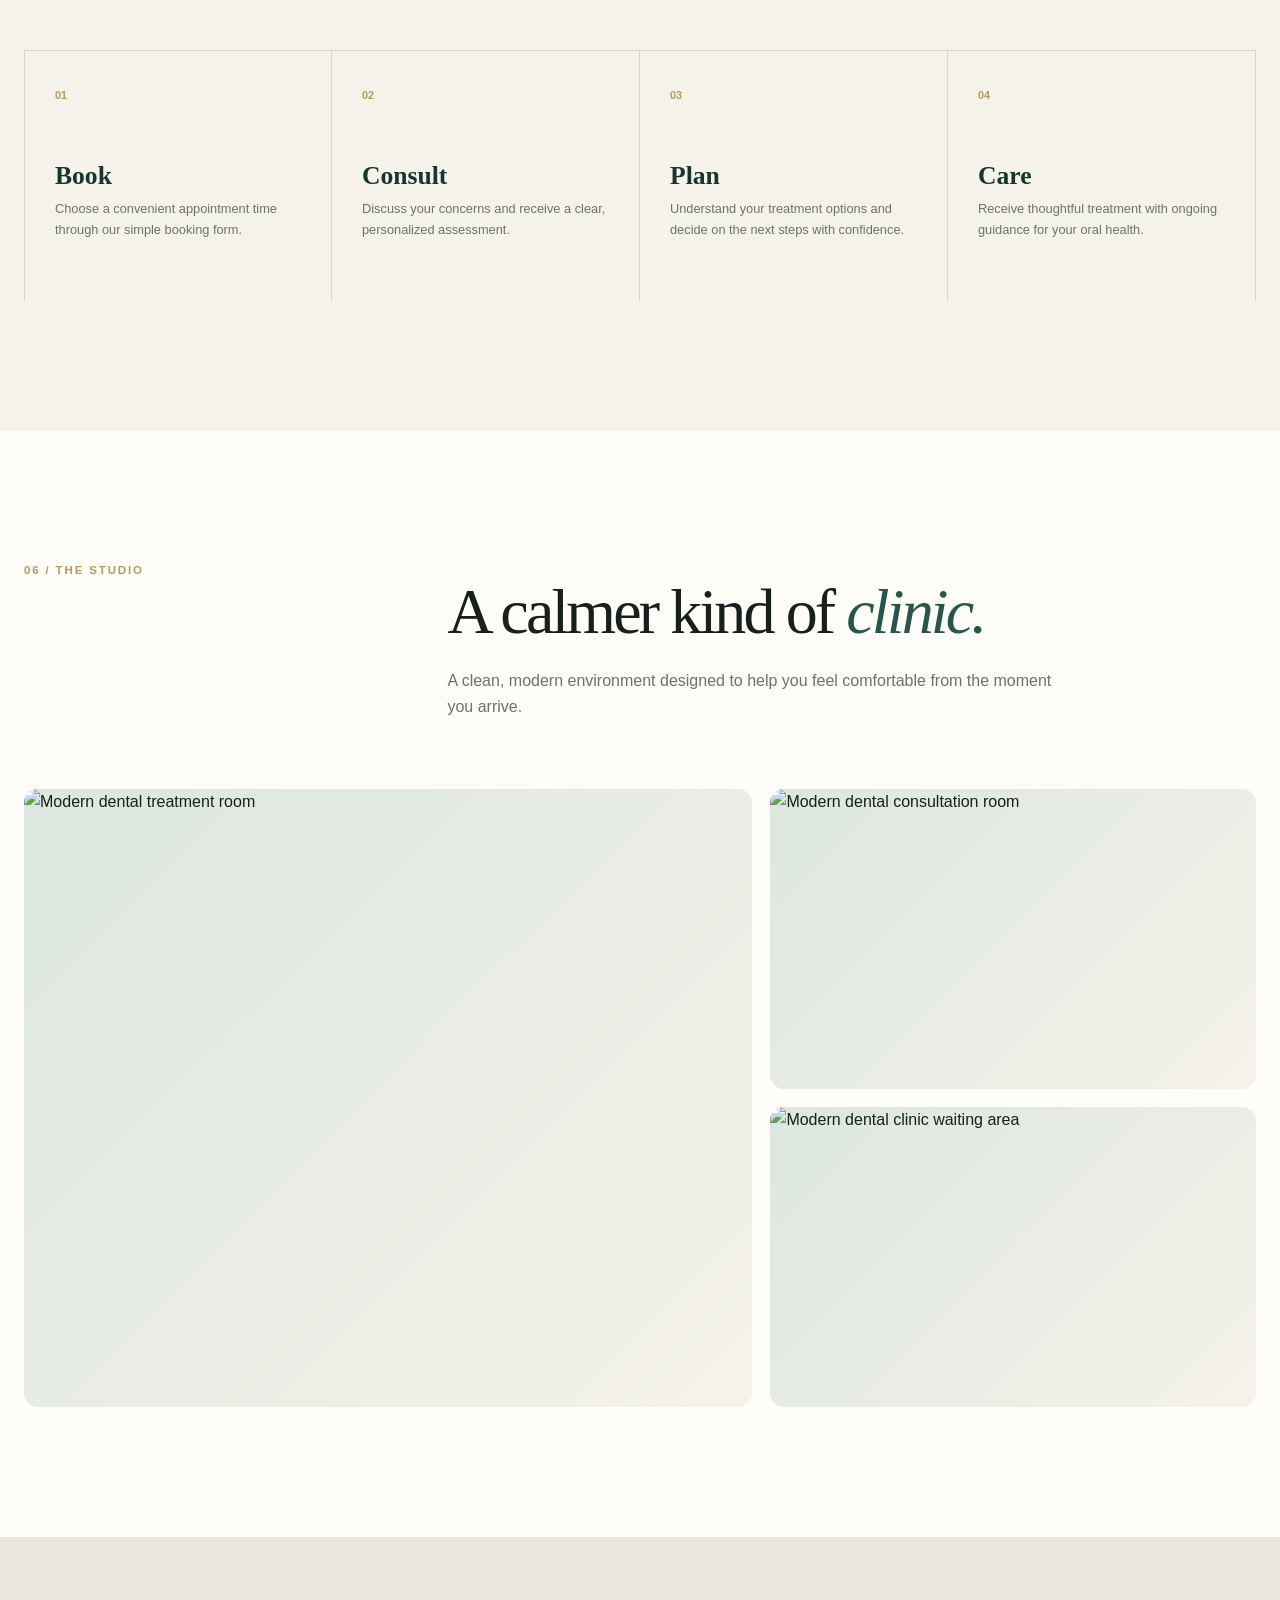
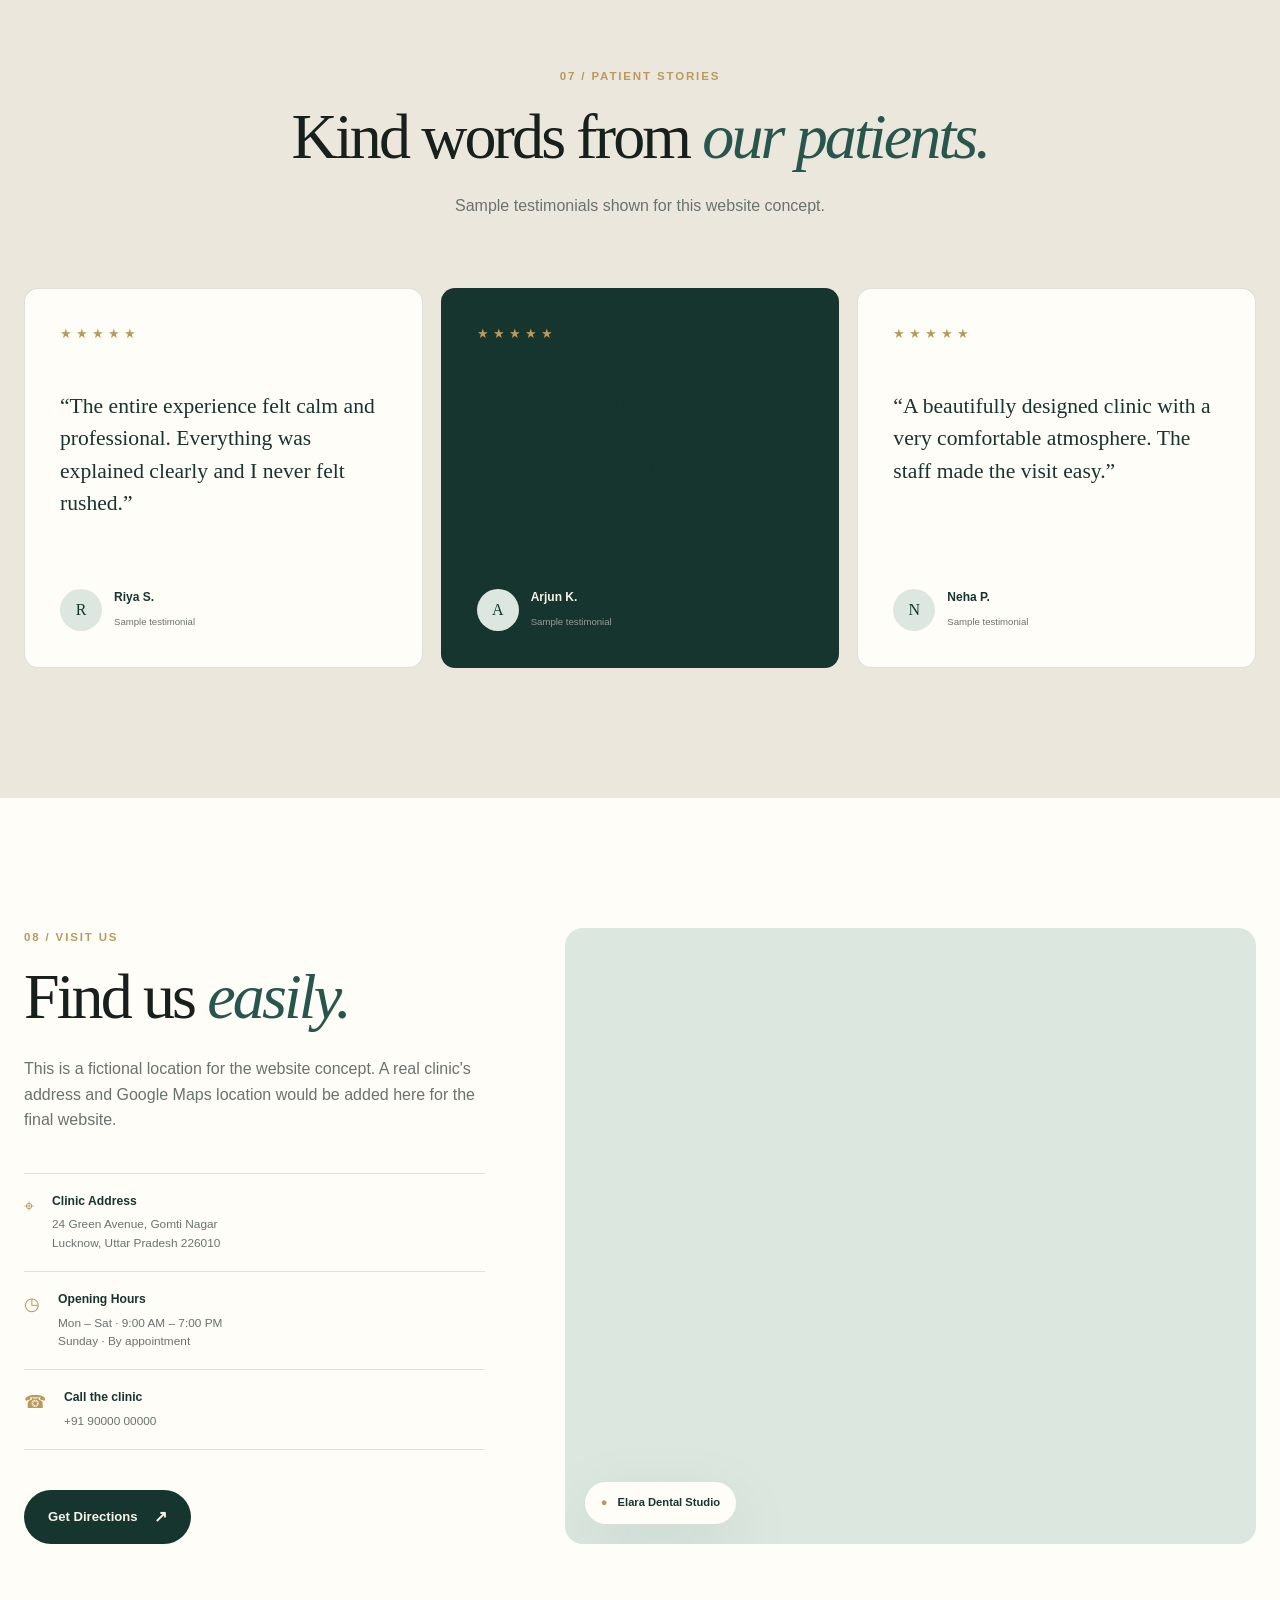
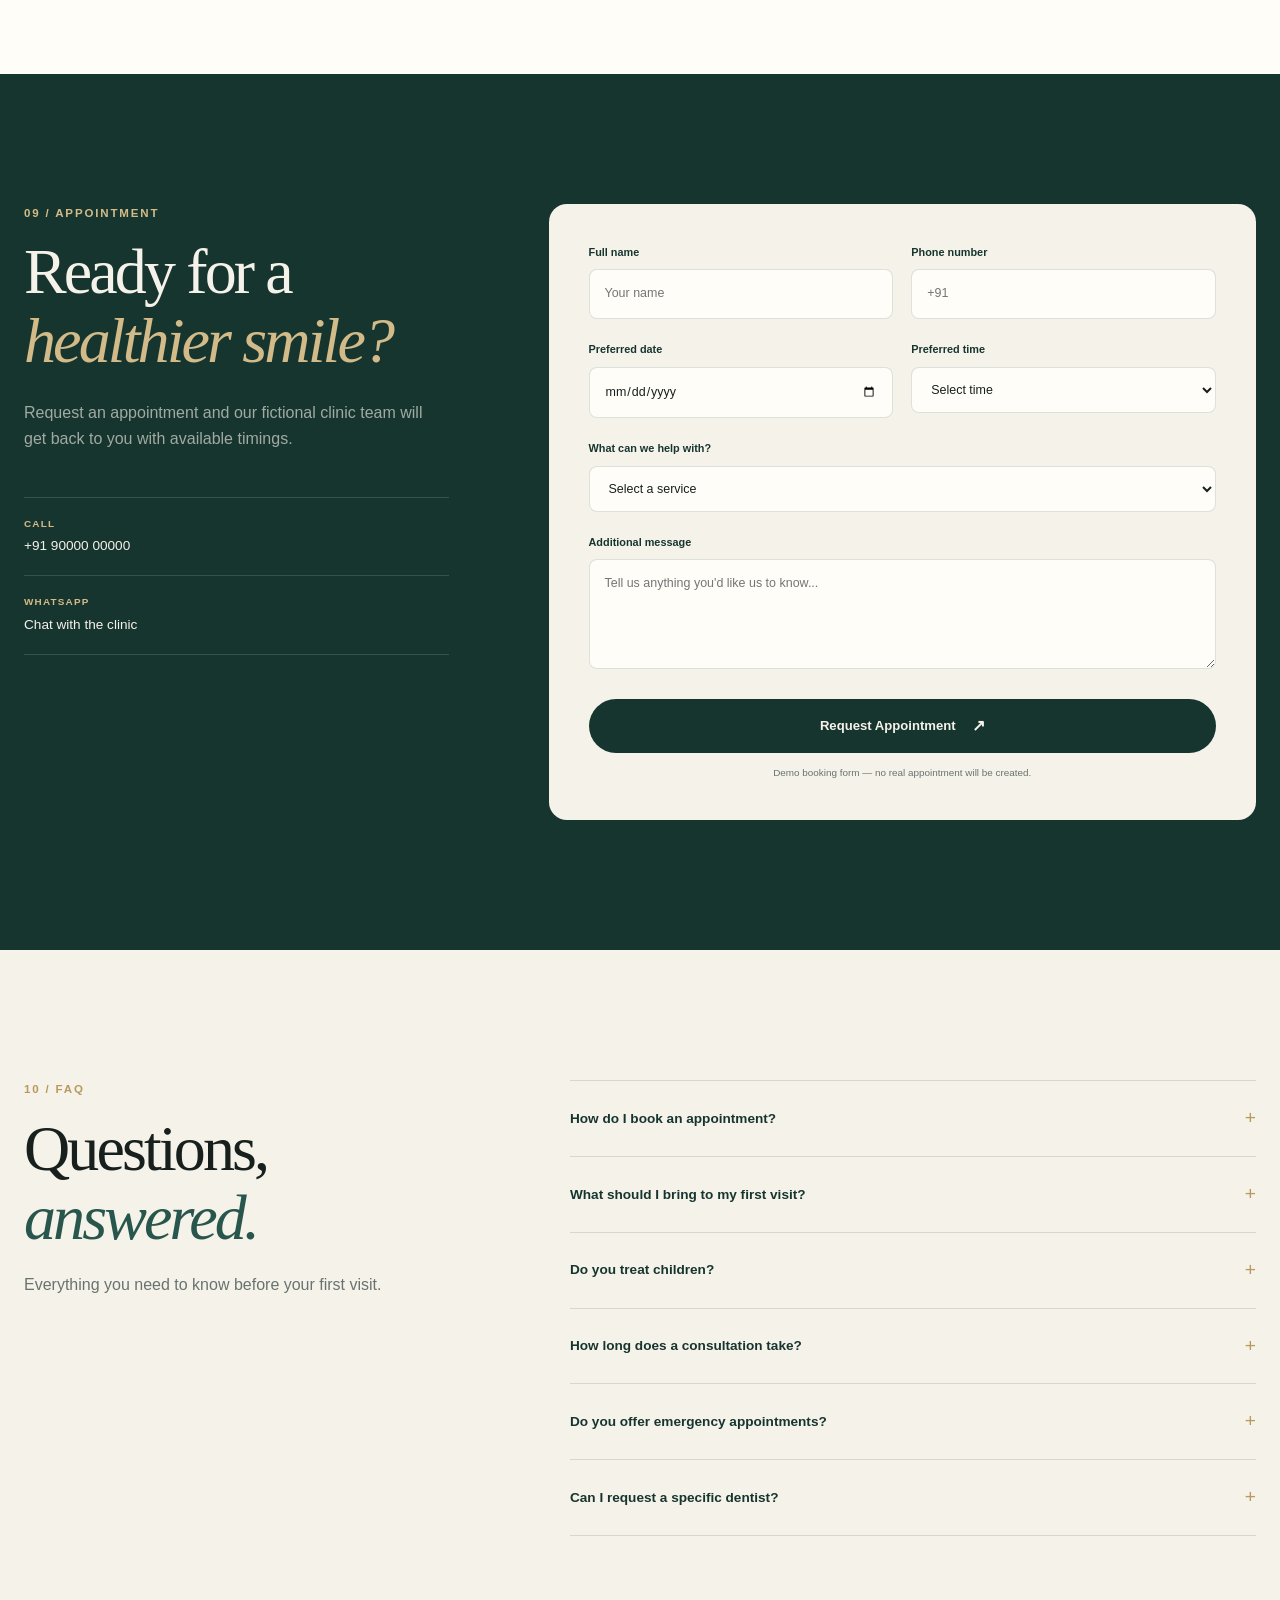
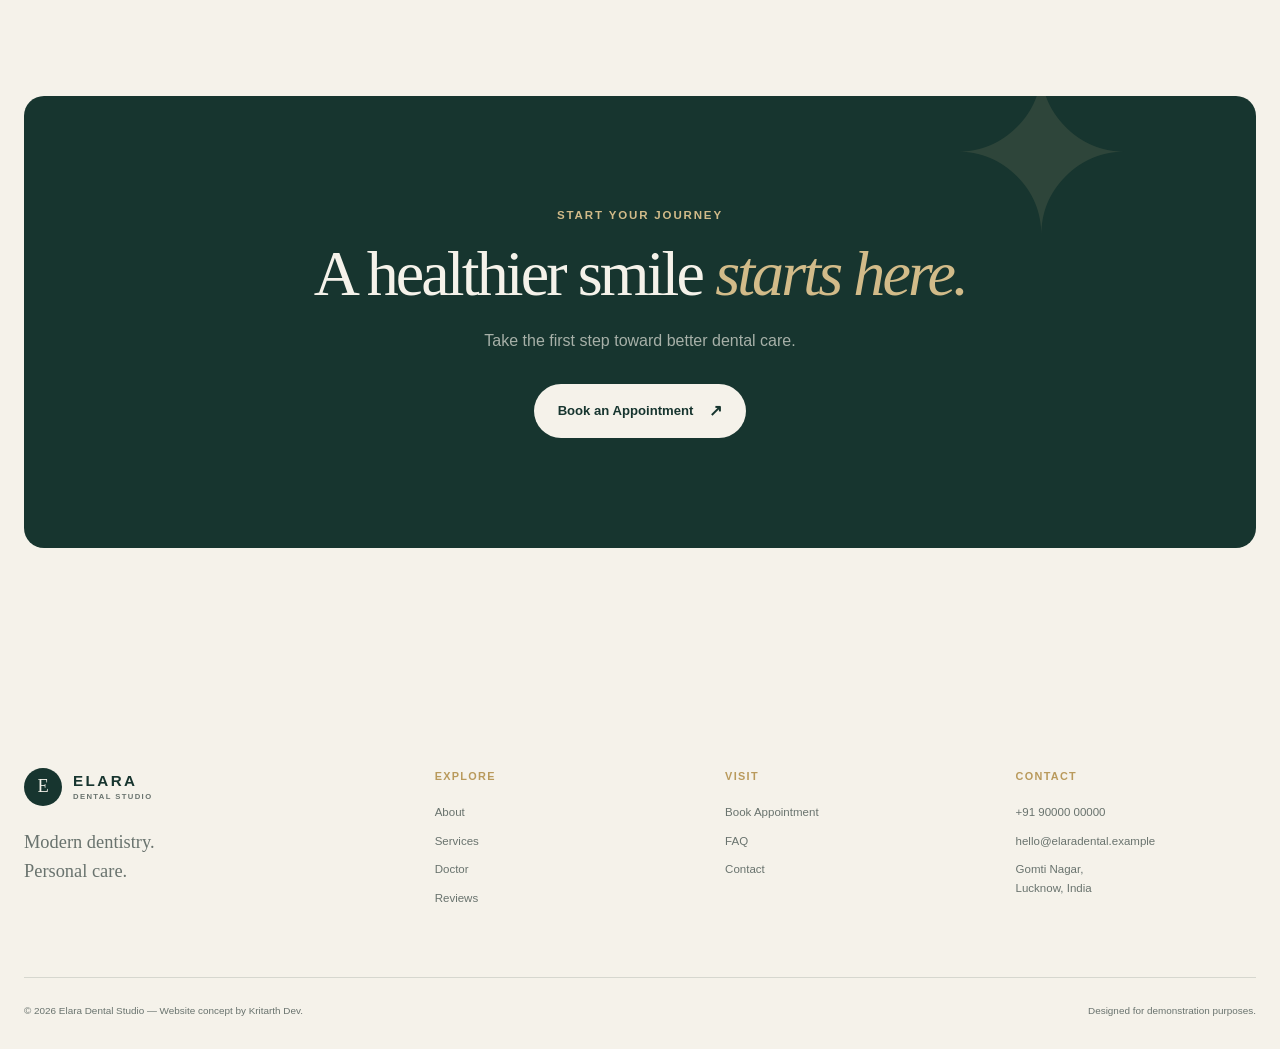
==== commit 7e6813e2: "Update index.html" ====
--- a/haven/index.html
+++ b/haven/index.html
@@ -670,42 +670,33 @@
         </div>
 
 
-        <div class="gallery-grid">
-
-          <div class="gallery-item gallery-large reveal">
-
-            <img
-              src="https://images.unsplash.com/photo-1629909613654-28e377c37b09?auto=format&fit=crop&w=1200&q=85"
-              alt="Modern dental treatment room"
-              loading="lazy"
-            >
-
-          </div>
-
-
-          <div class="gallery-item reveal">
-
-            <img
-              src="https://images.unsplash.com/photo-1629909615957-be38d4b5a8e9?auto=format&fit=crop&w=800&q=85"
-              alt="Modern dental clinic interior"
-              loading="lazy"
-            >
-
-          </div>
-
-
-          <div class="gallery-item reveal">
-
-            <img
-              src="https://images.unsplash.com/photo-1588776814546-1ffcf47267a5?auto=format&fit=crop&w=800&q=85"
-              alt="Dental consultation room"
-              loading="lazy"
-            >
-
-          </div>
-
-        </div>
-
+     <div class="gallery-grid">
+
+  <div class="gallery-item gallery-large reveal">
+    <img
+      src="https://www.ridere.cz/wp-content/uploads/Ridere-06-scaled.jpg"
+      alt="Modern dental treatment room"
+      loading="lazy"
+    >
+  </div>
+
+  <div class="gallery-item reveal">
+    <img
+      src="https://haisha-yoyaku.jp/images/material/N_x8017020_021.jpg"
+      alt="Modern dental consultation room"
+      loading="lazy"
+    >
+  </div>
+
+  <div class="gallery-item reveal">
+    <img
+      src="https://cdn.imweb.me/upload/S202303307e037b5e52086/408e14109f736.jpg"
+      alt="Modern dental clinic waiting area"
+      loading="lazy"
+    >
+  </div>
+
+</div>
       </div>
 
     </section>
--- a/haven/style.css
+++ b/haven/style.css
@@ -1,12 +1,38 @@
-@import url('https://fonts.googleapis.com/css2?family=DM+Serif+Display&family=Inter:wght@400;500;600&display=swap');
+/* =========================================
+   ELARA DENTAL STUDIO
+   Premium Dental Website Concept
+========================================= */
 
 :root {
-  --bg: #11110f;
-  --cream: #eee9df;
-  --muted: #99958c;
-  --gold: #bba477;
-  --line: #2c2b27;
-}
+  --cream: #f5f2ea;
+  --cream-dark: #ebe7dc;
+  --white: #fffdf8;
+
+  --green: #17352f;
+  --green-light: #28564d;
+  --green-soft: #dce7df;
+
+  --gold: #b99a5c;
+  --gold-light: #d2bb89;
+
+  --ink: #18201d;
+  --muted: #69736e;
+  --border: rgba(23, 53, 47, 0.14);
+
+  --serif: "Playfair Display", Georgia, serif;
+  --sans: "DM Sans", Arial, sans-serif;
+
+  --container: 1240px;
+  --radius: 22px;
+
+  --shadow:
+    0 25px 70px rgba(23, 53, 47, 0.10);
+}
+
+
+/* =========================================
+   RESET
+========================================= */
 
 * {
   margin: 0;
@@ -19,9 +45,16 @@
 }
 
 body {
-  background: var(--bg);
-  color: var(--cream);
-  font-family: Inter, sans-serif;
+  background: var(--cream);
+  color: var(--ink);
+  font-family: var(--sans);
+  line-height: 1.6;
+  overflow-x: hidden;
+}
+
+img {
+  width: 100%;
+  display: block;
 }
 
 a {
@@ -29,390 +62,1806 @@
   text-decoration: none;
 }
 
-/* NAV */
-
-header {
+button,
+input,
+select,
+textarea {
+  font: inherit;
+}
+
+button {
+  cursor: pointer;
+}
+
+::selection {
+  background: var(--green);
+  color: var(--cream);
+}
+
+
+/* =========================================
+   GLOBAL
+========================================= */
+
+.container {
+  width: min(
+    calc(100% - 48px),
+    var(--container)
+  );
+
+  margin-inline: auto;
+}
+
+.section {
+  padding: 130px 0;
+}
+
+.section-label {
+  color: var(--gold);
+  font-size: 0.72rem;
+  font-weight: 700;
+  letter-spacing: 0.16em;
+  text-transform: uppercase;
+}
+
+h1,
+h2,
+h3 {
+  line-height: 1.08;
+}
+
+h1,
+h2 {
+  font-family: var(--serif);
+  font-weight: 500;
+}
+
+h1 em,
+h2 em {
+  color: var(--green-light);
+  font-style: italic;
+}
+
+h2 {
+  font-size: clamp(2.8rem, 5vw, 5.2rem);
+  letter-spacing: -0.045em;
+}
+
+p {
+  color: var(--muted);
+}
+
+.button {
+  min-height: 54px;
+  display: inline-flex;
+  align-items: center;
+  justify-content: center;
+  gap: 16px;
+  padding: 0 24px;
+  border-radius: 100px;
+  font-size: 0.82rem;
+  font-weight: 700;
+  transition:
+    transform 0.3s ease,
+    background 0.3s ease,
+    color 0.3s ease;
+}
+
+.button span {
+  font-size: 1rem;
+}
+
+.button:hover {
+  transform: translateY(-3px);
+}
+
+.button-primary {
+  background: var(--green);
+  color: var(--cream);
+}
+
+.button-primary:hover {
+  background: var(--green-light);
+}
+
+.button-secondary {
+  border: 1px solid var(--border);
+  color: var(--green);
+}
+
+.button-secondary:hover {
+  background: var(--white);
+}
+
+.button-light {
+  background: var(--cream);
+  color: var(--green);
+}
+
+.button-light:hover {
+  background: white;
+}
+
+.text-link {
+  display: inline-flex;
+  align-items: center;
+  gap: 14px;
+  margin-top: 28px;
+  color: var(--green);
+  font-size: 0.8rem;
+  font-weight: 700;
+  border-bottom: 1px solid var(--green);
+  padding-bottom: 5px;
+}
+
+.text-link span {
+  transition: transform 0.3s ease;
+}
+
+.text-link:hover span {
+  transform: translateX(5px);
+}
+
+
+/* =========================================
+   HEADER
+========================================= */
+
+.site-header {
   position: fixed;
+  z-index: 1000;
   top: 0;
+  left: 0;
   width: 100%;
-  z-index: 10;
-  background: rgba(17,17,15,.82);
-  backdrop-filter: blur(12px);
-}
-
-nav {
-  max-width: 1150px;
-  height: 75px;
-  margin: auto;
-  padding: 0 25px;
-
+  background: rgba(245, 242, 234, 0.88);
+  backdrop-filter: blur(18px);
+  border-bottom: 1px solid transparent;
+  transition:
+    background 0.3s ease,
+    border-color 0.3s ease,
+    box-shadow 0.3s ease;
+}
+
+.site-header.scrolled {
+  background: rgba(245, 242, 234, 0.96);
+  border-color: var(--border);
+  box-shadow: 0 10px 40px rgba(23, 53, 47, 0.06);
+}
+
+.nav-container {
+  min-height: 88px;
   display: flex;
   align-items: center;
   justify-content: space-between;
 }
 
 .logo {
-  font-family: "DM Serif Display", serif;
-  font-size: 28px;
-  letter-spacing: 3px;
-}
-
-.links {
-  display: flex;
-  gap: 30px;
+  display: inline-flex;
+  align-items: center;
+  gap: 11px;
+}
+
+.logo-mark {
+  width: 38px;
+  height: 38px;
+  display: grid;
+  place-items: center;
+  border-radius: 50%;
+  background: var(--green);
+  color: var(--cream);
+  font-family: var(--serif);
+  font-size: 1.15rem;
+}
+
+.logo-text {
+  display: flex;
+  flex-direction: column;
+  line-height: 1;
+}
+
+.logo-text strong {
+  color: var(--green);
+  font-size: 0.95rem;
+  letter-spacing: 0.16em;
+}
+
+.logo-text small {
+  margin-top: 5px;
   color: var(--muted);
-  font-size: 13px;
-}
-
-.links a:hover {
+  font-size: 0.48rem;
+  font-weight: 700;
+  letter-spacing: 0.18em;
+}
+
+.main-nav {
+  display: flex;
+  align-items: center;
+  gap: 27px;
+}
+
+.main-nav > a:not(.nav-button) {
+  color: #48544f;
+  font-size: 0.76rem;
+  font-weight: 600;
+}
+
+.main-nav > a:not(.nav-button):hover {
+  color: var(--green);
+}
+
+.nav-button {
+  min-height: 44px;
+  display: inline-flex;
+  align-items: center;
+  padding: 0 18px;
+  border-radius: 100px;
+  background: var(--green);
   color: var(--cream);
-}
-
-.inquire {
-  border: 1px solid var(--gold);
-  color: var(--gold);
-  padding: 9px 18px;
-  font-size: 12px;
-}
-
-/* HERO */
+  font-size: 0.72rem;
+  font-weight: 700;
+}
+
+.menu-toggle {
+  display: none;
+  width: 44px;
+  height: 44px;
+  border: 0;
+  background: transparent;
+  position: relative;
+}
+
+.menu-toggle span {
+  position: absolute;
+  left: 10px;
+  width: 24px;
+  height: 1.5px;
+  background: var(--green);
+  transition: 0.3s ease;
+}
+
+.menu-toggle span:first-child {
+  top: 17px;
+}
+
+.menu-toggle span:last-child {
+  top: 25px;
+}
+
+
+/* =========================================
+   HERO
+========================================= */
 
 .hero {
-  min-height: 100vh;
   position: relative;
-
+  min-height: 850px;
   display: flex;
   align-items: center;
-}
-
-.hero-image {
+  padding: 150px 0 100px;
+  overflow: hidden;
+}
+
+.hero-bg {
   position: absolute;
   inset: 0;
-
   background:
-    url("https://images.unsplash.com/photo-1600607687920-4e2a09cf159d?auto=format&fit=crop&w=1800&q=85")
-    center / cover;
-}
-
-.overlay {
+    radial-gradient(
+      circle at 80% 20%,
+      rgba(220, 231, 223, 0.8),
+      transparent 35%
+    ),
+    var(--cream);
+}
+
+.hero-grid {
+  position: relative;
+  z-index: 2;
+  display: grid;
+  grid-template-columns: 0.9fr 1.1fr;
+  align-items: center;
+  gap: 90px;
+}
+
+.hero-content {
+  max-width: 610px;
+}
+
+.eyebrow {
+  display: flex;
+  align-items: center;
+  gap: 10px;
+  margin-bottom: 25px;
+  color: var(--gold);
+  font-size: 0.7rem;
+  font-weight: 700;
+  letter-spacing: 0.17em;
+}
+
+.eyebrow span {
+  width: 30px;
+  height: 1px;
+  background: var(--gold);
+}
+
+.hero h1 {
+  max-width: 650px;
+  font-size: clamp(4rem, 7vw, 7rem);
+  letter-spacing: -0.06em;
+}
+
+.hero-description {
+  max-width: 550px;
+  margin-top: 28px;
+  font-size: 1.02rem;
+}
+
+.hero-actions {
+  display: flex;
+  flex-wrap: wrap;
+  gap: 12px;
+  margin-top: 36px;
+}
+
+.hero-trust {
+  display: flex;
+  align-items: center;
+  gap: 24px;
+  margin-top: 55px;
+}
+
+.trust-item {
+  display: flex;
+  flex-direction: column;
+}
+
+.trust-item strong {
+  color: var(--green);
+  font-family: var(--serif);
+  font-size: 1.55rem;
+}
+
+.trust-item span {
+  color: var(--muted);
+  font-size: 0.68rem;
+}
+
+.trust-divider {
+  width: 1px;
+  height: 36px;
+  background: var(--border);
+}
+
+.hero-visual {
+  position: relative;
+}
+
+.hero-image {
+  position: relative;
+  overflow: hidden;
+  aspect-ratio: 0.9;
+  border-radius: 220px 220px 18px 18px;
+  box-shadow: var(--shadow);
+}
+
+.hero-image::after {
+  content: "";
   position: absolute;
   inset: 0;
-
   background:
     linear-gradient(
-      90deg,
-      rgba(17,17,15,.88),
-      rgba(17,17,15,.35),
-      rgba(17,17,15,.2)
+      180deg,
+      transparent 50%,
+      rgba(23, 53, 47, 0.2)
     );
 }
 
-.hero-content {
+.hero-image img {
+  height: 100%;
+  object-fit: cover;
+}
+
+.hero-card {
+  position: absolute;
+  left: -45px;
+  bottom: 45px;
+  width: 270px;
+  display: flex;
+  align-items: center;
+  gap: 15px;
+  padding: 20px;
+  background: rgba(255, 253, 248, 0.95);
+  border: 1px solid rgba(23, 53, 47, 0.1);
+  border-radius: 16px;
+  box-shadow: 0 20px 50px rgba(23, 53, 47, 0.13);
+  backdrop-filter: blur(15px);
+}
+
+.card-icon {
+  width: 40px;
+  height: 40px;
+  display: grid;
+  place-items: center;
+  border-radius: 50%;
+  background: var(--green-soft);
+  color: var(--green);
+}
+
+.hero-card strong {
+  display: block;
+  color: var(--green);
+  font-family: var(--serif);
+  font-size: 1rem;
+}
+
+.hero-card p {
+  margin-top: 2px;
+  font-size: 0.7rem;
+}
+
+.hero-scroll {
+  position: absolute;
+  z-index: 3;
+  bottom: 30px;
+  left: 50%;
+  display: flex;
+  align-items: center;
+  gap: 15px;
+  transform: translateX(-50%);
+  color: var(--muted);
+  font-size: 0.62rem;
+  letter-spacing: 0.12em;
+  text-transform: uppercase;
+}
+
+.scroll-line {
+  width: 60px;
+  height: 1px;
+  background: var(--border);
+}
+
+
+/* =========================================
+   INTRO
+========================================= */
+
+.intro {
+  background: var(--green);
+  color: var(--cream);
+}
+
+.intro-grid {
+  display: grid;
+  grid-template-columns: 0.4fr 1fr;
+  gap: 100px;
+}
+
+.intro .section-label {
+  color: var(--gold-light);
+}
+
+.intro-content {
+  max-width: 850px;
+}
+
+.intro h2 {
+  color: var(--cream);
+}
+
+.intro h2 em {
+  color: var(--gold-light);
+}
+
+.large-text {
+  margin-top: 35px;
+  color: rgba(245, 242, 234, 0.9);
+  font-family: var(--serif);
+  font-size: clamp(1.35rem, 2vw, 2rem);
+  line-height: 1.45;
+}
+
+.intro-content > p:not(.large-text) {
+  max-width: 680px;
+  margin-top: 22px;
+  color: rgba(245, 242, 234, 0.6);
+}
+
+.intro .text-link {
+  color: var(--cream);
+  border-color: var(--cream);
+}
+
+
+/* =========================================
+   SECTION HEADINGS
+========================================= */
+
+.section-heading {
+  display: grid;
+  grid-template-columns: 0.4fr 1fr;
+  gap: 100px;
+  margin-bottom: 70px;
+}
+
+.section-heading > div:last-child {
+  max-width: 850px;
+}
+
+.section-heading h2 {
+  margin-top: 16px;
+}
+
+.section-heading p {
+  max-width: 620px;
+  margin-top: 22px;
+}
+
+.centered {
+  display: block;
+  max-width: 760px;
+  margin-inline: auto;
+  text-align: center;
+}
+
+.centered .section-label {
+  margin-bottom: 15px;
+}
+
+.centered p {
+  margin-inline: auto;
+}
+
+
+/* =========================================
+   SERVICES
+========================================= */
+
+.services {
+  background: var(--white);
+}
+
+.services-grid {
+  display: grid;
+  grid-template-columns: repeat(3, 1fr);
+  border-top: 1px solid var(--border);
+  border-left: 1px solid var(--border);
+}
+
+.service-card {
   position: relative;
-  z-index: 1;
-
-  max-width: 1150px;
-  width: 100%;
-  margin: auto;
-  padding: 130px 25px 80px;
-}
-
-.eyebrow,
-.label {
+  min-height: 340px;
+  padding: 35px;
+  border-right: 1px solid var(--border);
+  border-bottom: 1px solid var(--border);
+  transition:
+    background 0.3s ease,
+    transform 0.3s ease;
+}
+
+.service-card:hover {
+  background: var(--cream);
+}
+
+.service-number {
+  position: absolute;
+  top: 35px;
+  right: 35px;
   color: var(--gold);
-  font-size: 10px;
-  letter-spacing: 2px;
-  font-weight: 600;
-}
-
-.hero h1 {
-  max-width: 700px;
-  margin: 22px 0;
-
-  font-family: "DM Serif Display", serif;
-  font-size: clamp(75px, 11vw, 125px);
-  line-height: .85;
-  font-weight: 400;
-}
-
-.hero h1 span,
-h2 span {
+  font-size: 0.68rem;
+  font-weight: 700;
+}
+
+.service-icon {
+  width: 52px;
+  height: 52px;
+  display: grid;
+  place-items: center;
+  margin-bottom: 70px;
+  border: 1px solid var(--border);
+  border-radius: 50%;
+  color: var(--green);
+  font-size: 1.3rem;
+}
+
+.service-card h3 {
+  color: var(--green);
+  font-family: var(--serif);
+  font-size: 1.45rem;
+}
+
+.service-card p {
+  max-width: 300px;
+  margin-top: 12px;
+  font-size: 0.82rem;
+}
+
+.service-card a {
+  display: inline-block;
+  margin-top: 22px;
+  color: var(--green);
+  font-size: 0.72rem;
+  font-weight: 700;
+}
+
+
+/* =========================================
+   WHY
+========================================= */
+
+.why {
+  background: var(--cream-dark);
+}
+
+.why-grid {
+  display: grid;
+  grid-template-columns: 0.95fr 1fr;
+  gap: 100px;
+  align-items: center;
+}
+
+.why-image {
+  position: relative;
+}
+
+.why-image img {
+  aspect-ratio: 0.86;
+  object-fit: cover;
+  border-radius: 180px 18px 18px 18px;
+}
+
+.image-badge {
+  position: absolute;
+  right: -30px;
+  bottom: 40px;
+  width: 180px;
+  padding: 20px;
+  background: var(--green);
+  color: var(--cream);
+  border-radius: 12px;
+}
+
+.image-badge strong {
+  display: block;
+  color: var(--gold-light);
+  font-family: var(--serif);
+  font-size: 2rem;
+}
+
+.image-badge span {
+  font-size: 0.7rem;
+}
+
+.why-content h2 {
+  margin-top: 15px;
+}
+
+.why-content > p {
+  max-width: 600px;
+  margin-top: 25px;
+}
+
+.feature-list {
+  margin-top: 45px;
+}
+
+.feature {
+  display: flex;
+  gap: 20px;
+  padding: 22px 0;
+  border-top: 1px solid var(--border);
+}
+
+.feature:last-child {
+  border-bottom: 1px solid var(--border);
+}
+
+.feature-icon {
   color: var(--gold);
-}
-
-.hero-content > p:not(.eyebrow) {
-  max-width: 450px;
-  color: #c0bbb1;
-  font-size: 15px;
-}
-
-.button {
-  display: inline-block;
-  margin-top: 30px;
-  padding: 13px 22px;
-
+  font-size: 0.7rem;
+  font-weight: 700;
+}
+
+.feature h3 {
+  color: var(--green);
+  font-size: 0.9rem;
+}
+
+.feature p {
+  margin-top: 4px;
+  font-size: 0.78rem;
+}
+
+
+/* =========================================
+   DOCTOR
+========================================= */
+
+.doctor {
+  background: var(--white);
+}
+
+.doctor-grid {
+  display: grid;
+  grid-template-columns: 1fr 0.8fr;
+  gap: 100px;
+  align-items: center;
+}
+
+.doctor-content {
+  max-width: 650px;
+}
+
+.doctor-content h2 {
+  margin-top: 15px;
+}
+
+.doctor-role {
+  margin-top: 18px;
+  color: var(--gold);
+  font-size: 0.75rem;
+  font-weight: 700;
+  letter-spacing: 0.12em;
+}
+
+.doctor-content > p:not(.doctor-role) {
+  margin-top: 25px;
+}
+
+.doctor-details {
+  display: flex;
+  gap: 50px;
+  margin-top: 45px;
+}
+
+.doctor-details div {
+  display: flex;
+  flex-direction: column;
+}
+
+.doctor-details strong {
+  color: var(--green);
+  font-family: var(--serif);
+  font-size: 1.8rem;
+}
+
+.doctor-details span {
+  color: var(--muted);
+  font-size: 0.65rem;
+}
+
+.doctor-image {
+  position: relative;
+}
+
+.doctor-image img {
+  aspect-ratio: 0.8;
+  object-fit: cover;
+  border-radius: 18px 180px 18px 18px;
+}
+
+.doctor-caption {
+  position: absolute;
+  left: 25px;
+  right: 25px;
+  bottom: 25px;
+  display: flex;
+  flex-direction: column;
+  padding: 17px;
+  border-radius: 10px;
+  background: rgba(23, 53, 47, 0.9);
+  color: var(--cream);
+  backdrop-filter: blur(10px);
+}
+
+.doctor-caption span {
+  font-family: var(--serif);
+}
+
+.doctor-caption small {
+  margin-top: 3px;
+  color: rgba(245, 242, 234, 0.65);
+  font-size: 0.65rem;
+}
+
+
+/* =========================================
+   PROCESS
+========================================= */
+
+.process {
   background: var(--cream);
-  color: var(--bg);
-
-  font-size: 12px;
-  font-weight: 600;
-
-  transition: .25s;
-}
-
-.button:hover {
-  transform: translateY(-3px);
-}
-
-.location {
-  position: absolute;
-  z-index: 2;
-  bottom: 35px;
-  right: 40px;
-
-  display: flex;
-  gap: 15px;
-  align-items: center;
-
-  color: var(--muted);
-  font-size: 11px;
-}
-
-.location span {
+}
+
+.process-grid {
+  display: grid;
+  grid-template-columns: repeat(4, 1fr);
+  margin-top: 70px;
+  border-top: 1px solid var(--border);
+}
+
+.process-card {
+  min-height: 250px;
+  padding: 30px;
+  border-right: 1px solid var(--border);
+}
+
+.process-card:first-child {
+  border-left: 1px solid var(--border);
+}
+
+.process-card > span {
   color: var(--gold);
-}
-
-/* PROPERTIES */
-
-.properties,
-.about {
-  max-width: 1150px;
-  margin: auto;
-  padding: 120px 25px;
-}
-
-.properties h2 {
-  max-width: 700px;
-  margin: 20px 0 55px;
-
-  font-family: "DM Serif Display", serif;
-  font-size: clamp(50px, 7vw, 82px);
-  line-height: .95;
-  font-weight: 400;
-}
-
-.property-grid {
+  font-size: 0.68rem;
+  font-weight: 700;
+}
+
+.process-card h3 {
+  margin-top: 55px;
+  color: var(--green);
+  font-family: var(--serif);
+  font-size: 1.6rem;
+}
+
+.process-card p {
+  margin-top: 10px;
+  font-size: 0.8rem;
+}
+
+
+/* =========================================
+   GALLERY
+========================================= */
+
+.gallery {
+  background: var(--white);
+}
+
+.gallery-grid {
+  display: grid;
+  grid-template-columns: 1.5fr 1fr;
+  grid-template-rows: 300px 300px;
+  gap: 18px;
+}
+
+.gallery-item {
+  overflow: hidden;
+  border-radius: 14px;
+}
+
+.gallery-item img {
+  height: 100%;
+  object-fit: cover;
+  transition: transform 0.6s ease;
+}
+
+.gallery-item:hover img {
+  transform: scale(1.04);
+}
+
+.gallery-large {
+  grid-row: span 2;
+}
+
+
+/* =========================================
+   REVIEWS
+========================================= */
+
+.reviews {
+  background: var(--cream-dark);
+}
+
+.reviews-grid {
   display: grid;
   grid-template-columns: repeat(3, 1fr);
   gap: 18px;
-}
-
-.property-image {
-  height: 430px;
-  background-position: center;
-  background-size: cover;
-}
-
-.one {
-  background-image: url("https://images.unsplash.com/photo-1600585154340-be6161a56a0c?auto=format&fit=crop&w=800&q=85");
-}
-
-.two {
-  background-image: url("https://images.unsplash.com/photo-1600607688969-a5bfcd646154?auto=format&fit=crop&w=800&q=85");
-}
-
-.three {
-  background-image: url("https://images.unsplash.com/photo-1600566753190-17f0baa2a6c3?auto=format&fit=crop&w=800&q=85");
-}
-
-.property-info {
-  padding: 18px 0 35px;
-
-  display: flex;
+  margin-top: 65px;
+}
+
+.review-card {
+  min-height: 380px;
+  display: flex;
+  flex-direction: column;
+  padding: 35px;
+  background: var(--white);
+  border: 1px solid var(--border);
+  border-radius: 14px;
+}
+
+.review-featured {
+  background: var(--green);
+  color: var(--cream);
+  transform: translateY(-20px);
+}
+
+.review-featured blockquote {
+  color: var(--cream);
+}
+
+.review-featured .review-author strong {
+  color: var(--cream);
+}
+
+.review-featured .review-author small {
+  color: rgba(245, 242, 234, 0.55);
+}
+
+.review-stars {
+  color: var(--gold);
+  letter-spacing: 4px;
+  font-size: 0.8rem;
+}
+
+.review-card blockquote {
+  margin-top: 45px;
+  color: var(--green);
+  font-family: var(--serif);
+  font-size: 1.35rem;
+  line-height: 1.5;
+}
+
+.review-author {
+  display: flex;
+  align-items: center;
+  gap: 12px;
+  margin-top: auto;
+  padding-top: 30px;
+}
+
+.review-author > span {
+  width: 42px;
+  height: 42px;
+  display: grid;
+  place-items: center;
+  border-radius: 50%;
+  background: var(--green-soft);
+  color: var(--green);
+  font-family: var(--serif);
+}
+
+.review-author strong {
+  display: block;
+  color: var(--green);
+  font-size: 0.75rem;
+}
+
+.review-author small {
+  color: var(--muted);
+  font-size: 0.6rem;
+}
+
+
+/* =========================================
+   LOCATION
+========================================= */
+
+.location {
+  background: var(--white);
+}
+
+.location-grid {
+  display: grid;
+  grid-template-columns: 0.8fr 1.2fr;
+  gap: 80px;
+  align-items: stretch;
+}
+
+.location-content h2 {
+  margin-top: 15px;
+}
+
+.location-content > p {
+  max-width: 520px;
+  margin-top: 25px;
+}
+
+.location-details {
+  margin: 40px 0;
+}
+
+.location-detail {
+  display: flex;
+  gap: 18px;
+  padding: 18px 0;
+  border-top: 1px solid var(--border);
+}
+
+.location-detail:last-child {
+  border-bottom: 1px solid var(--border);
+}
+
+.detail-icon {
+  color: var(--gold);
+  font-size: 1.1rem;
+}
+
+.location-detail strong {
+  display: block;
+  color: var(--green);
+  font-size: 0.76rem;
+}
+
+.location-detail p {
+  margin-top: 4px;
+  font-size: 0.74rem;
+}
+
+.map-wrapper {
+  position: relative;
+  min-height: 560px;
+  overflow: hidden;
+  border-radius: 18px;
+  background: var(--green-soft);
+}
+
+.map-wrapper iframe {
+  width: 100%;
+  height: 100%;
+  min-height: 560px;
+  border: 0;
+  filter: grayscale(0.3) contrast(0.95);
+}
+
+.map-label {
+  position: absolute;
+  left: 20px;
+  bottom: 20px;
+  display: flex;
+  align-items: center;
+  gap: 10px;
+  padding: 12px 16px;
+  background: var(--white);
+  color: var(--green);
+  border-radius: 100px;
+  box-shadow: var(--shadow);
+  font-size: 0.7rem;
+  font-weight: 700;
+}
+
+.map-pin {
+  color: var(--gold);
+}
+
+
+/* =========================================
+   APPOINTMENT
+========================================= */
+
+.appointment {
+  background: var(--green);
+  color: var(--cream);
+}
+
+.appointment-grid {
+  display: grid;
+  grid-template-columns: 0.75fr 1.25fr;
+  gap: 100px;
+  align-items: start;
+}
+
+.appointment .section-label {
+  color: var(--gold-light);
+}
+
+.appointment h2 {
+  margin-top: 15px;
+  color: var(--cream);
+}
+
+.appointment h2 em {
+  color: var(--gold-light);
+}
+
+.appointment-intro > p {
+  max-width: 480px;
+  margin-top: 25px;
+  color: rgba(245, 242, 234, 0.62);
+}
+
+.appointment-contact {
+  margin-top: 45px;
+}
+
+.appointment-contact a {
+  display: flex;
+  flex-direction: column;
+  padding: 18px 0;
+  border-top: 1px solid rgba(245, 242, 234, 0.14);
+  color: var(--cream);
+  font-size: 0.85rem;
+}
+
+.appointment-contact a:last-child {
+  border-bottom: 1px solid rgba(245, 242, 234, 0.14);
+}
+
+.appointment-contact span {
+  margin-bottom: 4px;
+  color: var(--gold-light);
+  font-size: 0.62rem;
+  font-weight: 700;
+  letter-spacing: 0.12em;
+  text-transform: uppercase;
+}
+
+.appointment-form {
+  padding: 40px;
+  background: var(--cream);
+  color: var(--ink);
+  border-radius: 18px;
+}
+
+.form-row {
+  display: grid;
+  grid-template-columns: 1fr 1fr;
+  gap: 18px;
+}
+
+.form-group {
+  margin-bottom: 22px;
+}
+
+.form-group label {
+  display: block;
+  margin-bottom: 8px;
+  color: var(--green);
+  font-size: 0.68rem;
+  font-weight: 700;
+}
+
+.form-group input,
+.form-group select,
+.form-group textarea {
+  width: 100%;
+  border: 1px solid var(--border);
+  outline: none;
+  background: var(--white);
+  color: var(--ink);
+  border-radius: 8px;
+  padding: 14px 15px;
+  font-size: 0.78rem;
+  transition:
+    border-color 0.25s ease,
+    box-shadow 0.25s ease;
+}
+
+.form-group input:focus,
+.form-group select:focus,
+.form-group textarea:focus {
+  border-color: var(--green-light);
+  box-shadow: 0 0 0 3px rgba(23, 53, 47, 0.08);
+}
+
+.form-group textarea {
+  resize: vertical;
+}
+
+.form-submit {
+  width: 100%;
+  border: 0;
+}
+
+.form-note {
+  margin-top: 12px;
+  text-align: center;
+  color: var(--muted);
+  font-size: 0.62rem;
+}
+
+.form-success {
+  display: none;
+  margin-top: 18px;
+  padding: 15px;
+  background: var(--green-soft);
+  border-radius: 8px;
+  color: var(--green);
+}
+
+.form-success.active {
+  display: flex;
+  flex-direction: column;
+}
+
+.form-success strong {
+  font-size: 0.75rem;
+}
+
+.form-success span {
+  margin-top: 3px;
+  font-size: 0.65rem;
+}
+
+
+/* =========================================
+   FAQ
+========================================= */
+
+.faq {
+  background: var(--cream);
+}
+
+.faq-grid {
+  display: grid;
+  grid-template-columns: 0.65fr 1fr;
+  gap: 100px;
+}
+
+.faq-intro h2 {
+  margin-top: 15px;
+}
+
+.faq-intro p {
+  margin-top: 20px;
+}
+
+.faq-list {
+  border-top: 1px solid var(--border);
+}
+
+.faq-item {
+  border-bottom: 1px solid var(--border);
+}
+
+.faq-item summary {
+  display: flex;
+  align-items: center;
   justify-content: space-between;
-  gap: 15px;
-}
-
-.property-info h3 {
-  font-family: "DM Serif Display", serif;
-  font-size: 22px;
+  padding: 22px 0;
+  list-style: none;
+  cursor: pointer;
+  color: var(--green);
+  font-size: 0.85rem;
+  font-weight: 600;
+}
+
+.faq-item summary::-webkit-details-marker {
+  display: none;
+}
+
+.faq-item summary span {
+  color: var(--gold);
+  font-size: 1.2rem;
   font-weight: 400;
-}
-
-.property-info p {
-  margin-top: 4px;
+  transition: transform 0.3s ease;
+}
+
+.faq-item[open] summary span {
+  transform: rotate(45deg);
+}
+
+.faq-item p {
+  max-width: 650px;
+  padding: 0 30px 22px 0;
+  font-size: 0.78rem;
+}
+
+
+/* =========================================
+   FINAL CTA
+========================================= */
+
+.final-cta {
+  padding-top: 30px;
+  background: var(--cream);
+}
+
+.cta-box {
+  position: relative;
+  overflow: hidden;
+  padding: 110px 30px;
+  text-align: center;
+  background: var(--green);
+  color: var(--cream);
+  border-radius: 20px;
+}
+
+.cta-decoration {
+  position: absolute;
+  top: -50px;
+  right: 10%;
+  color: rgba(210, 187, 137, 0.12);
+  font-size: 220px;
+  line-height: 1;
+}
+
+.cta-box .section-label {
+  position: relative;
+  z-index: 2;
+  color: var(--gold-light);
+}
+
+.cta-box h2 {
+  position: relative;
+  z-index: 2;
+  max-width: 750px;
+  margin: 15px auto 0;
+  color: var(--cream);
+}
+
+.cta-box h2 em {
+  color: var(--gold-light);
+}
+
+.cta-box p {
+  position: relative;
+  z-index: 2;
+  margin: 20px auto 30px;
+  color: rgba(245, 242, 234, 0.65);
+}
+
+.cta-box .button {
+  position: relative;
+  z-index: 2;
+}
+
+
+/* =========================================
+   FOOTER
+========================================= */
+
+.site-footer {
+  padding: 90px 0 30px;
+  background: var(--cream);
+}
+
+.footer-top {
+  display: grid;
+  grid-template-columns: 1.5fr repeat(3, 1fr);
+  gap: 50px;
+  padding-bottom: 70px;
+}
+
+.footer-brand > p {
+  margin-top: 22px;
   color: var(--muted);
-  font-size: 11px;
-}
-
-.property-info strong {
+  font-family: var(--serif);
+  font-size: 1.15rem;
+}
+
+.footer-column {
+  display: flex;
+  flex-direction: column;
+  align-items: flex-start;
+  gap: 10px;
+}
+
+.footer-column h4 {
+  margin-bottom: 8px;
   color: var(--gold);
-  font-size: 13px;
-}
-
-/* ABOUT */
-
-.about {
-  border-top: 1px solid var(--line);
-}
-
-.about-content {
-  max-width: 800px;
-  margin-top: 25px;
-}
-
-.about h2,
-.contact h2 {
-  font-family: "DM Serif Display", serif;
-  font-size: clamp(50px, 7vw, 82px);
-  line-height: .95;
-  font-weight: 400;
-}
-
-.about-content p {
-  max-width: 600px;
-  margin-top: 30px;
+  font-size: 0.68rem;
+  letter-spacing: 0.12em;
+  text-transform: uppercase;
+}
+
+.footer-column a,
+.footer-column p {
   color: var(--muted);
-  font-size: 15px;
-}
-
-.stats {
-  max-width: 700px;
-  margin-top: 70px;
-
-  display: grid;
-  grid-template-columns: repeat(3, 1fr);
-  border-top: 1px solid var(--line);
-}
-
-.stats div {
-  padding: 25px 20px 0 0;
-}
-
-.stats strong {
-  display: block;
-  font-family: "DM Serif Display", serif;
-  font-size: 38px;
-  font-weight: 400;
-}
-
-.stats span {
+  font-size: 0.72rem;
+}
+
+.footer-column a:hover {
+  color: var(--green);
+}
+
+.footer-bottom {
+  display: flex;
+  justify-content: space-between;
+  gap: 20px;
+  padding-top: 25px;
+  border-top: 1px solid var(--border);
   color: var(--muted);
-  font-size: 11px;
-}
-
-/* CONTACT */
-
-.contact {
-  max-width: 1150px;
-  margin: 40px auto 0;
-  padding: 110px 25px;
-
-  text-align: center;
-
-  border-top: 1px solid var(--line);
-  border-bottom: 1px solid var(--line);
-}
-
-.contact h2 {
-  max-width: 800px;
-  margin: 20px auto;
-}
-
-.contact > p:not(.label) {
-  color: var(--muted);
-}
-
-/* FOOTER */
-
-footer {
-  max-width: 1150px;
-  margin: auto;
-  padding: 35px 25px;
-
-  display: flex;
-  justify-content: space-between;
-
-  color: var(--muted);
-  font-size: 11px;
-}
-
-footer strong {
+  font-size: 0.62rem;
+}
+
+
+/* =========================================
+   FLOATING BOOK BUTTON
+========================================= */
+
+.floating-book {
+  display: none;
+  position: fixed;
+  z-index: 900;
+  right: 15px;
+  bottom: 15px;
+  left: 15px;
+  min-height: 52px;
+  align-items: center;
+  justify-content: center;
+  gap: 12px;
+  background: var(--green);
   color: var(--cream);
-  letter-spacing: 2px;
-}
-
-/* MOBILE */
-
-@media (max-width: 700px) {
-
-  nav {
-    height: 65px;
-    padding: 0 18px;
-  }
-
-  .links {
+  border-radius: 100px;
+  box-shadow: 0 15px 35px rgba(23, 53, 47, 0.25);
+  font-size: 0.76rem;
+  font-weight: 700;
+}
+
+.floating-book span {
+  color: var(--gold-light);
+}
+
+
+/* =========================================
+   REVEAL ANIMATION
+========================================= */
+
+.reveal {
+  opacity: 0;
+  transform: translateY(25px);
+  transition:
+    opacity 0.8s ease,
+    transform 0.8s ease;
+}
+
+.reveal.visible {
+  opacity: 1;
+  transform: translateY(0);
+}
+
+
+/* =========================================
+   RESPONSIVE
+========================================= */
+
+@media (max-width: 1050px) {
+
+  .main-nav {
+    gap: 16px;
+  }
+
+  .hero-grid {
+    gap: 50px;
+  }
+
+  .why-grid,
+  .doctor-grid,
+  .appointment-grid {
+    gap: 60px;
+  }
+
+  .intro-grid,
+  .section-heading,
+  .faq-grid {
+    gap: 60px;
+  }
+
+}
+
+
+@media (max-width: 850px) {
+
+  .section {
+    padding: 95px 0;
+  }
+
+  .main-nav {
+    position: fixed;
+    top: 88px;
+    right: 20px;
+    left: 20px;
+
+    display: flex;
+    flex-direction: column;
+    align-items: stretch;
+    gap: 0;
+
+    padding: 15px;
+
+    background: var(--white);
+    border: 1px solid var(--border);
+    border-radius: 16px;
+
+    box-shadow: var(--shadow);
+
+    opacity: 0;
+    visibility: hidden;
+    transform: translateY(-10px);
+
+    transition:
+      opacity 0.25s ease,
+      visibility 0.25s ease,
+      transform 0.25s ease;
+  }
+
+  .main-nav.active {
+    opacity: 1;
+    visibility: visible;
+    transform: translateY(0);
+  }
+
+  .main-nav > a:not(.nav-button) {
+    padding: 13px 10px;
+  }
+
+  .nav-button {
+    justify-content: center;
+    margin-top: 8px;
+  }
+
+  .menu-toggle {
+    display: block;
+  }
+
+  .menu-toggle.active span:first-child {
+    top: 21px;
+    transform: rotate(45deg);
+  }
+
+  .menu-toggle.active span:last-child {
+    top: 21px;
+    transform: rotate(-45deg);
+  }
+
+  .hero {
+    min-height: auto;
+    padding-top: 140px;
+  }
+
+  .hero-grid {
+    grid-template-columns: 1fr;
+  }
+
+  .hero-content {
+    max-width: 750px;
+  }
+
+  .hero-visual {
+    max-width: 650px;
+    margin-inline: auto;
+  }
+
+  .hero-image {
+    aspect-ratio: 0.95;
+  }
+
+  .hero-scroll {
     display: none;
   }
 
-  .inquire {
-    padding: 8px 13px;
+  .intro-grid,
+  .section-heading,
+  .why-grid,
+  .doctor-grid,
+  .location-grid,
+  .appointment-grid,
+  .faq-grid {
+    grid-template-columns: 1fr;
+  }
+
+  .intro-grid {
+    gap: 30px;
+  }
+
+  .section-heading {
+    gap: 20px;
+  }
+
+  .why-grid,
+  .doctor-grid,
+  .location-grid,
+  .appointment-grid,
+  .faq-grid {
+    gap: 60px;
+  }
+
+  .services-grid {
+    grid-template-columns: repeat(2, 1fr);
+  }
+
+  .process-grid {
+    grid-template-columns: repeat(2, 1fr);
+  }
+
+  .process-card {
+    border-bottom: 1px solid var(--border);
+  }
+
+  .process-card:nth-child(odd) {
+    border-left: 1px solid var(--border);
+  }
+
+  .reviews-grid {
+    grid-template-columns: 1fr;
+  }
+
+  .review-featured {
+    transform: none;
+  }
+
+  .gallery-grid {
+    grid-template-columns: 1fr 1fr;
+    grid-template-rows: 300px 220px;
+  }
+
+  .gallery-large {
+    grid-column: span 2;
+    grid-row: auto;
+  }
+
+  .map-wrapper,
+  .map-wrapper iframe {
+    min-height: 450px;
+  }
+
+  .footer-top {
+    grid-template-columns: 1.5fr 1fr 1fr;
+  }
+
+  .footer-brand {
+    grid-column: span 3;
+  }
+
+}
+
+
+@media (max-width: 600px) {
+
+  .container {
+    width: min(
+      calc(100% - 30px),
+      var(--container)
+    );
+  }
+
+  .section {
+    padding: 75px 0;
+  }
+
+  .nav-container {
+    min-height: 76px;
+  }
+
+  .main-nav {
+    top: 76px;
   }
 
   .hero {
-    min-height: 88vh;
-  }
-
-  .hero-content {
-    padding: 120px 20px 70px;
+    padding-top: 115px;
+    padding-bottom: 70px;
   }
 
   .hero h1 {
-    font-size: clamp(62px, 17vw, 82px);
-  }
-
-  .location {
-    bottom: 22px;
-    right: 20px;
-  }
-
-  .properties,
-  .about {
-    padding: 80px 20px;
-  }
-
-  .properties h2,
-  .about h2,
-  .contact h2 {
-    font-size: clamp(48px, 14vw, 65px);
-  }
-
-  .property-grid {
+    font-size: clamp(3.4rem, 15vw, 5rem);
+  }
+
+  .hero-description {
+    font-size: 0.9rem;
+  }
+
+  .hero-actions {
+    flex-direction: column;
+    align-items: stretch;
+  }
+
+  .button {
+    width: 100%;
+  }
+
+  .hero-trust {
+    gap: 14px;
+    justify-content: space-between;
+  }
+
+  .trust-divider {
+    height: 30px;
+  }
+
+  .trust-item strong {
+    font-size: 1.25rem;
+  }
+
+  .trust-item span {
+    font-size: 0.58rem;
+  }
+
+  .hero-card {
+    position: relative;
+    left: 10px;
+    bottom: auto;
+    width: calc(100% - 20px);
+    margin-top: -50px;
+  }
+
+  .services-grid {
+    grid-template-columns: 1fr;
+  }
+
+  .service-card {
+    min-height: 300px;
+  }
+
+  .service-icon {
+    margin-bottom: 50px;
+  }
+
+  .why-image img,
+  .doctor-image img {
+    border-radius: 100px 14px 14px 14px;
+  }
+
+  .image-badge {
+    right: 10px;
+    bottom: 20px;
+  }
+
+  .doctor-details {
+    gap: 25px;
+    justify-content: space-between;
+  }
+
+  .doctor-details strong {
+    font-size: 1.4rem;
+  }
+
+  .process-grid {
+    grid-template-columns: 1fr;
+  }
+
+  .process-card,
+  .process-card:first-child,
+  .process-card:nth-child(odd) {
+    border-left: 1px solid var(--border);
+  }
+
+  .gallery-grid {
+    grid-template-columns: 1fr;
+    grid-template-rows: 300px 220px 220px;
+  }
+
+  .gallery-large {
+    grid-column: auto;
+  }
+
+  .appointment-form {
+    padding: 25px 18px;
+  }
+
+  .form-row {
     grid-template-columns: 1fr;
     gap: 0;
   }
 
-  .property-image {
-    height: 420px;
-  }
-
-  .stats {
-    grid-template-columns: repeat(3, 1fr);
-    margin-top: 50px;
-  }
-
-  .stats strong {
-    font-size: 30px;
-  }
-
-  .contact {
-    margin: 20px;
-    padding: 80px 0;
-  }
-
-  footer {
-    padding: 30px 20px;
+  .map-wrapper,
+  .map-wrapper iframe {
+    min-height: 380px;
+  }
+
+  .footer-top {
+    grid-template-columns: 1fr 1fr;
+    gap: 40px 25px;
+  }
+
+  .footer-brand {
+    grid-column: span 2;
+  }
+
+  .footer-bottom {
     flex-direction: column;
-    gap: 10px;
-  }
-}+  }
+
+  .floating-book {
+    display: flex;
+  }
+
+  .cta-box {
+    padding: 80px 20px;
+  }
+
+}
+
+
+@media (prefers-reduced-motion: reduce) {
+
+  html {
+    scroll-behavior: auto;
+  }
+
+  *,
+  *::before,
+  *::after {
+    animation-duration: 0.01ms !important;
+    animation-iteration-count: 1 !important;
+    transition-duration: 0.01ms !important;
+  }
+
+}
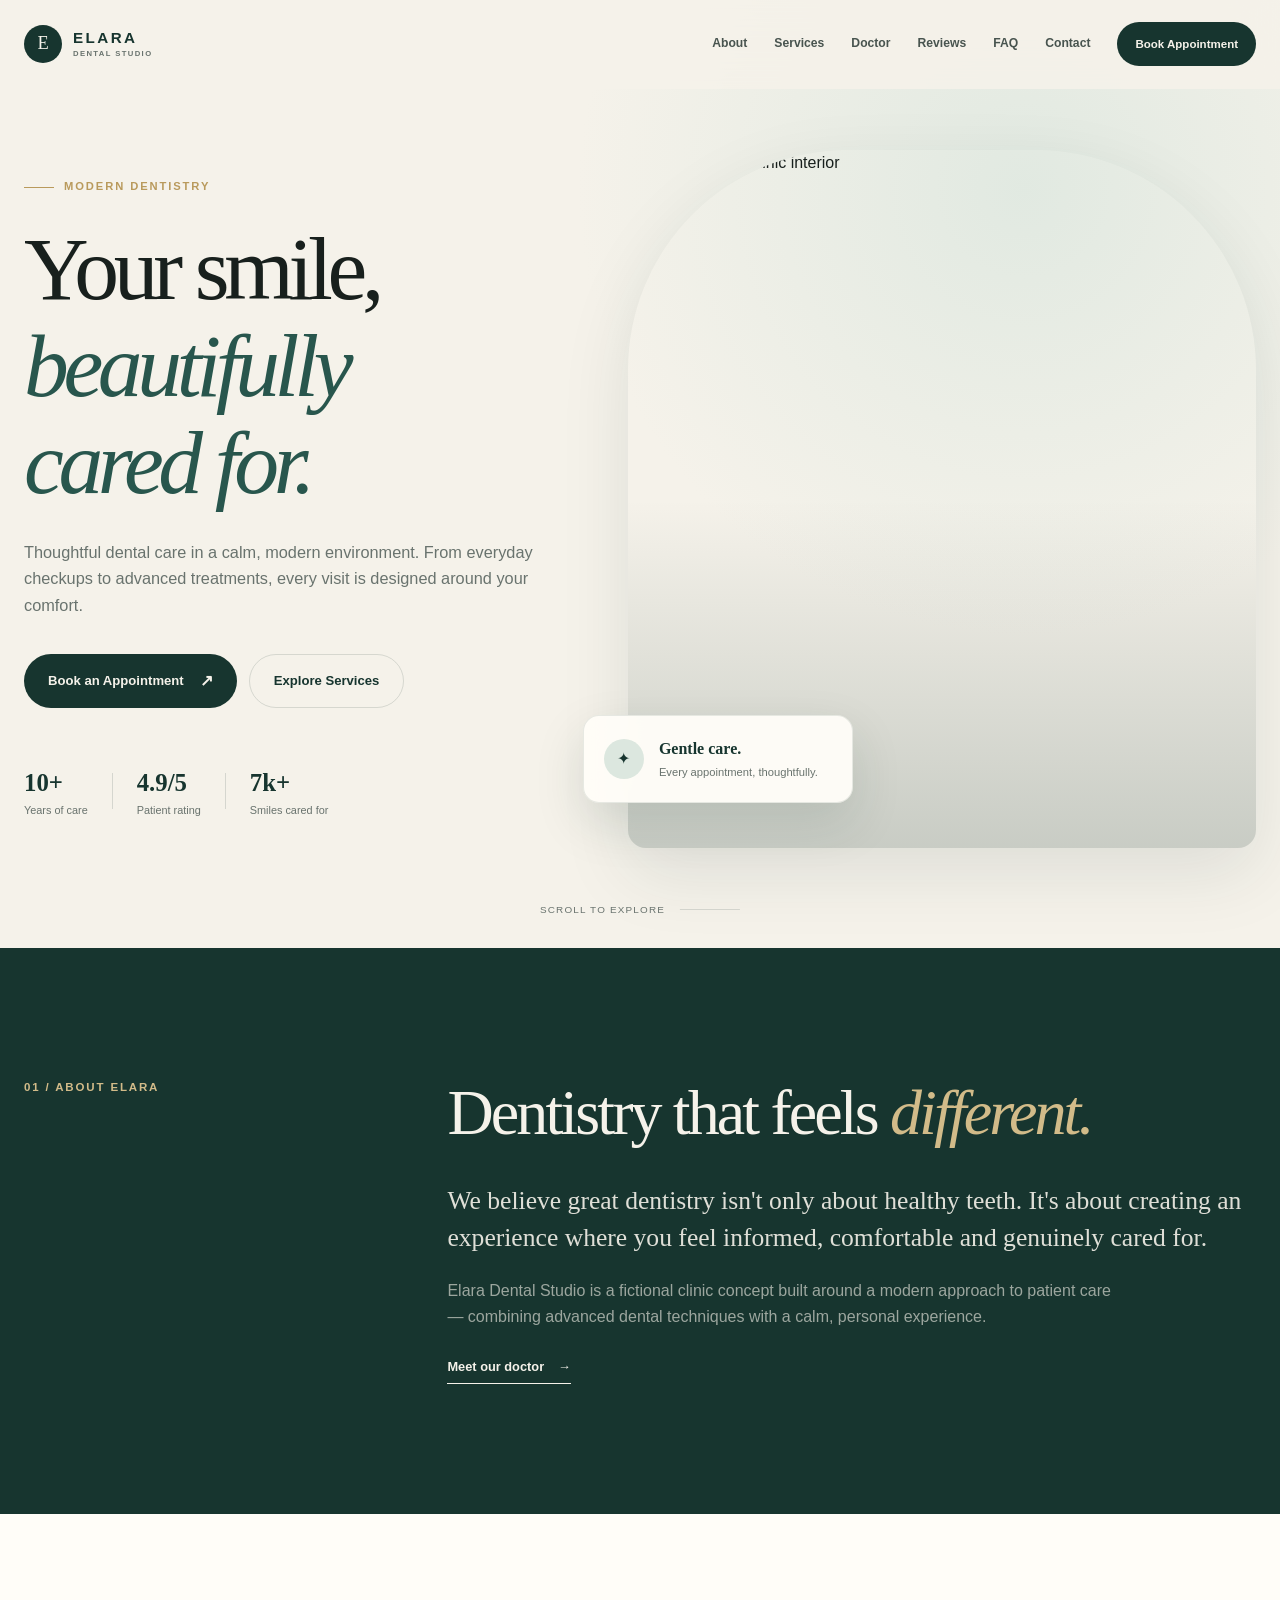
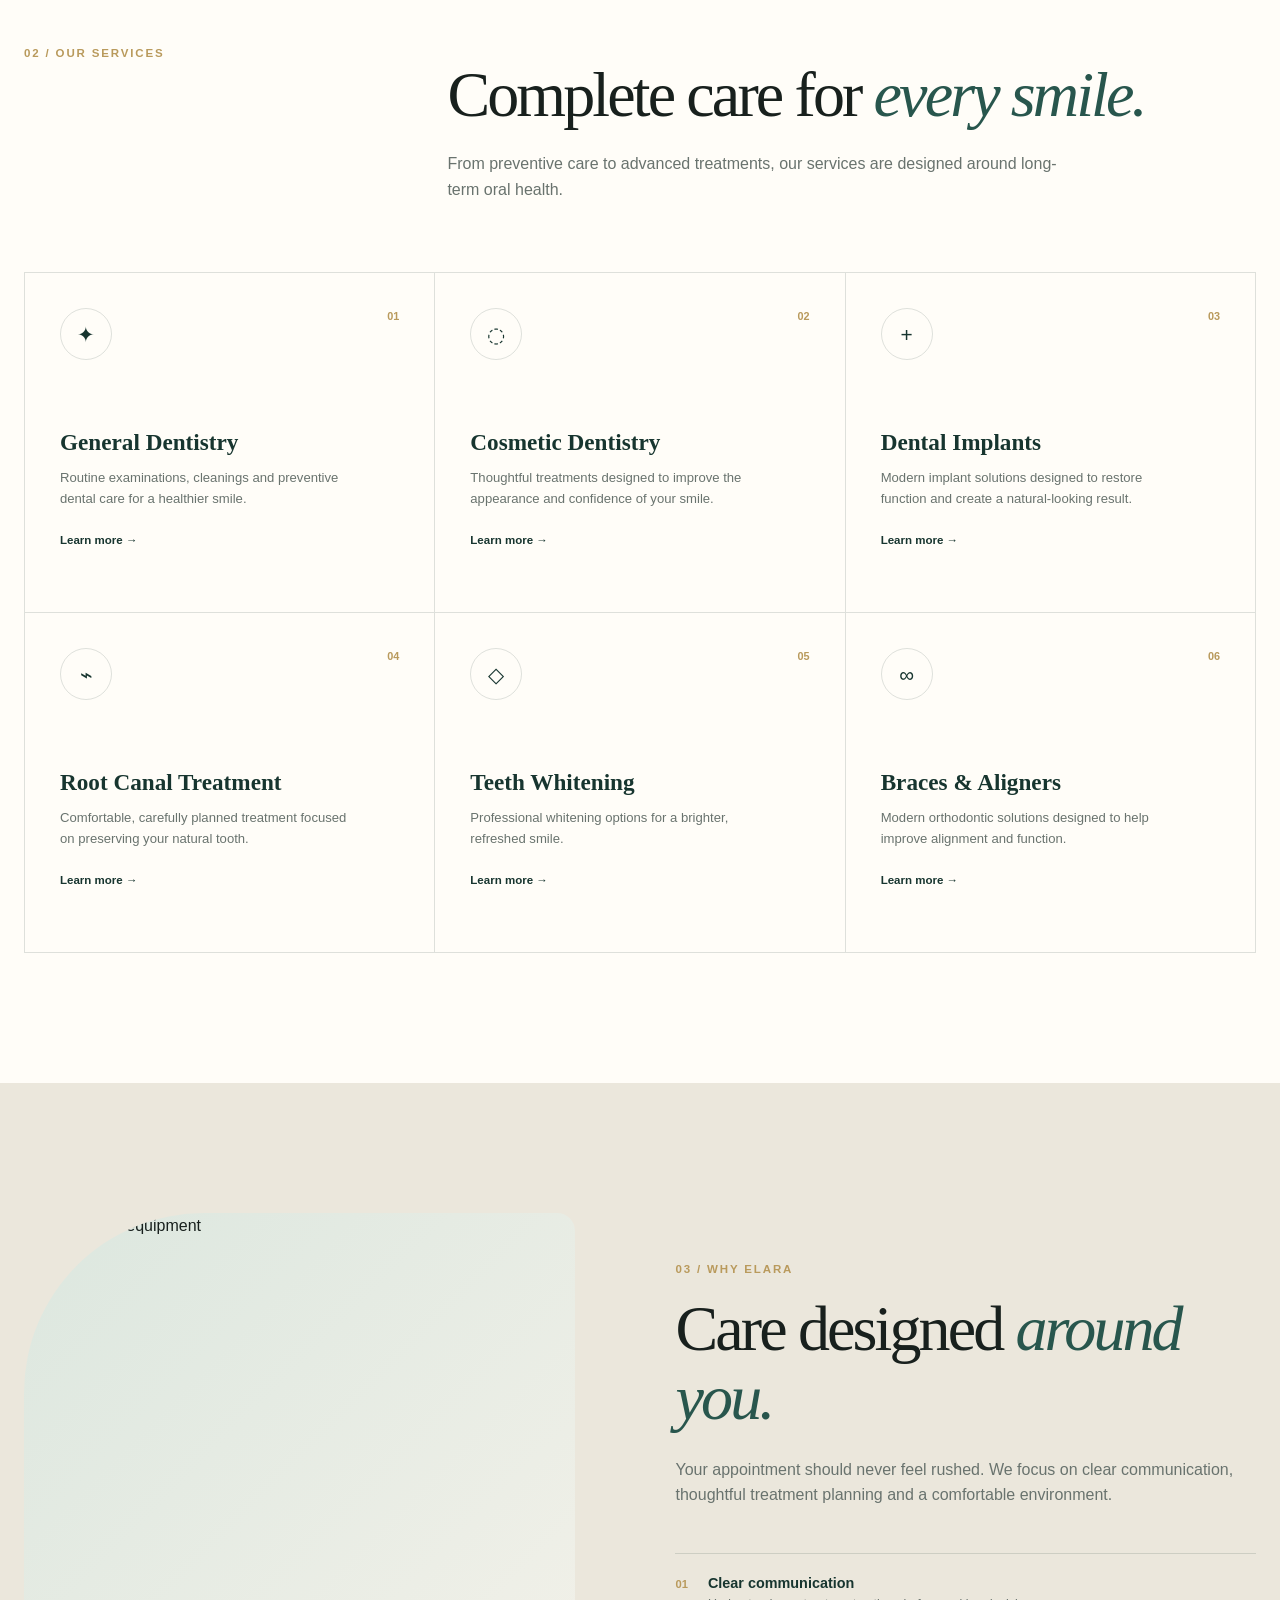
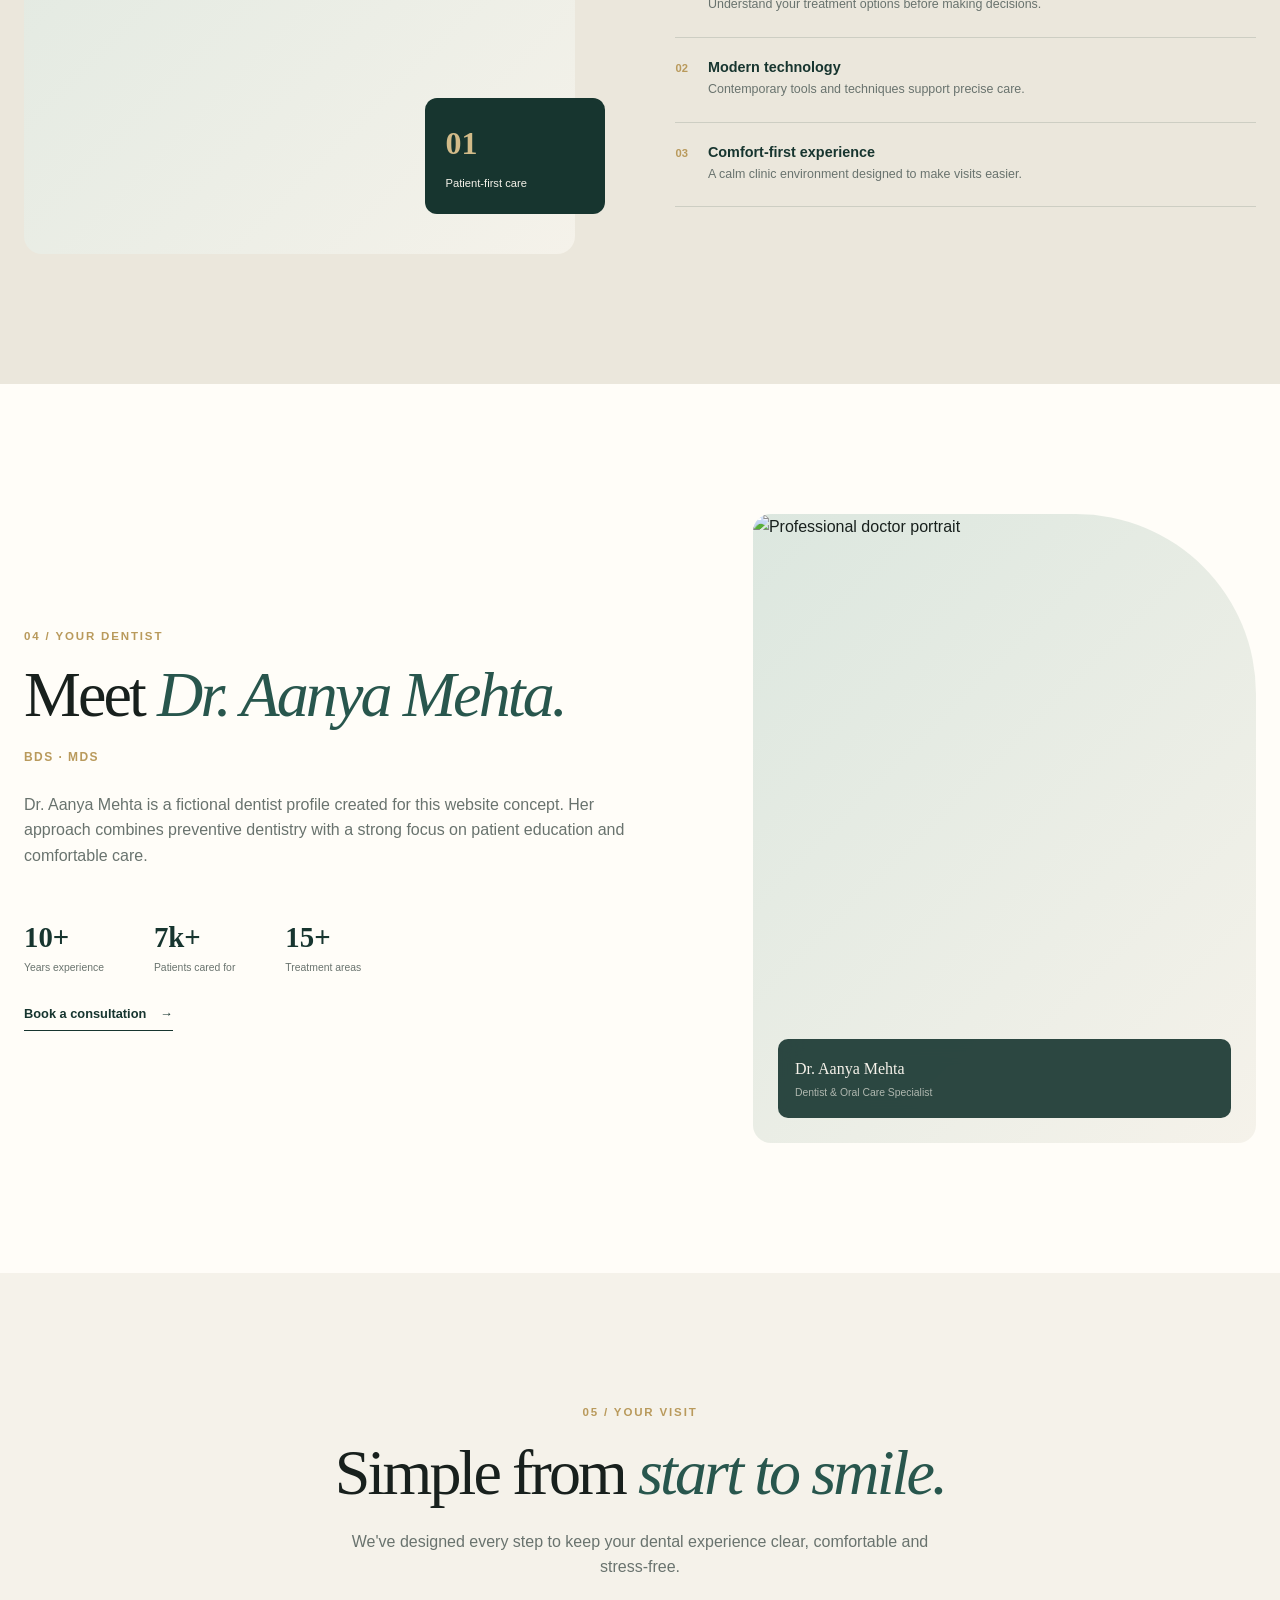
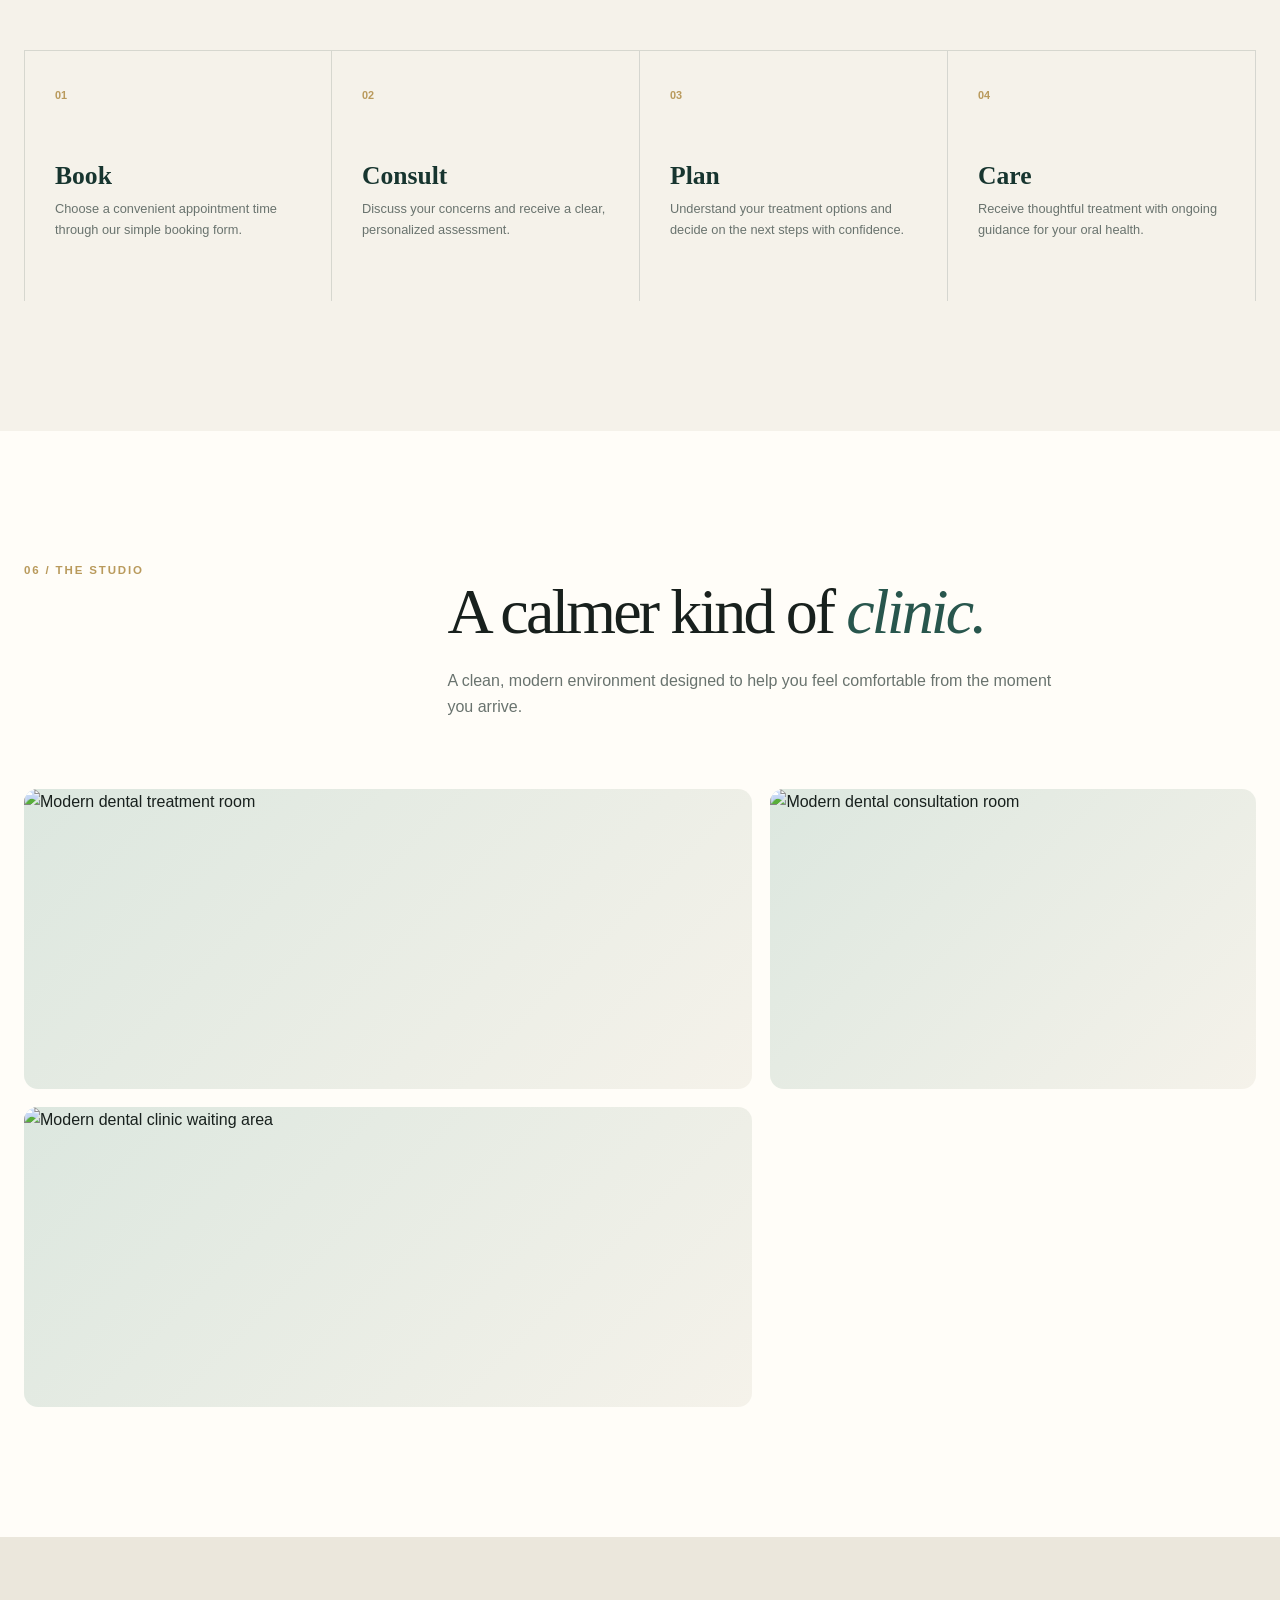
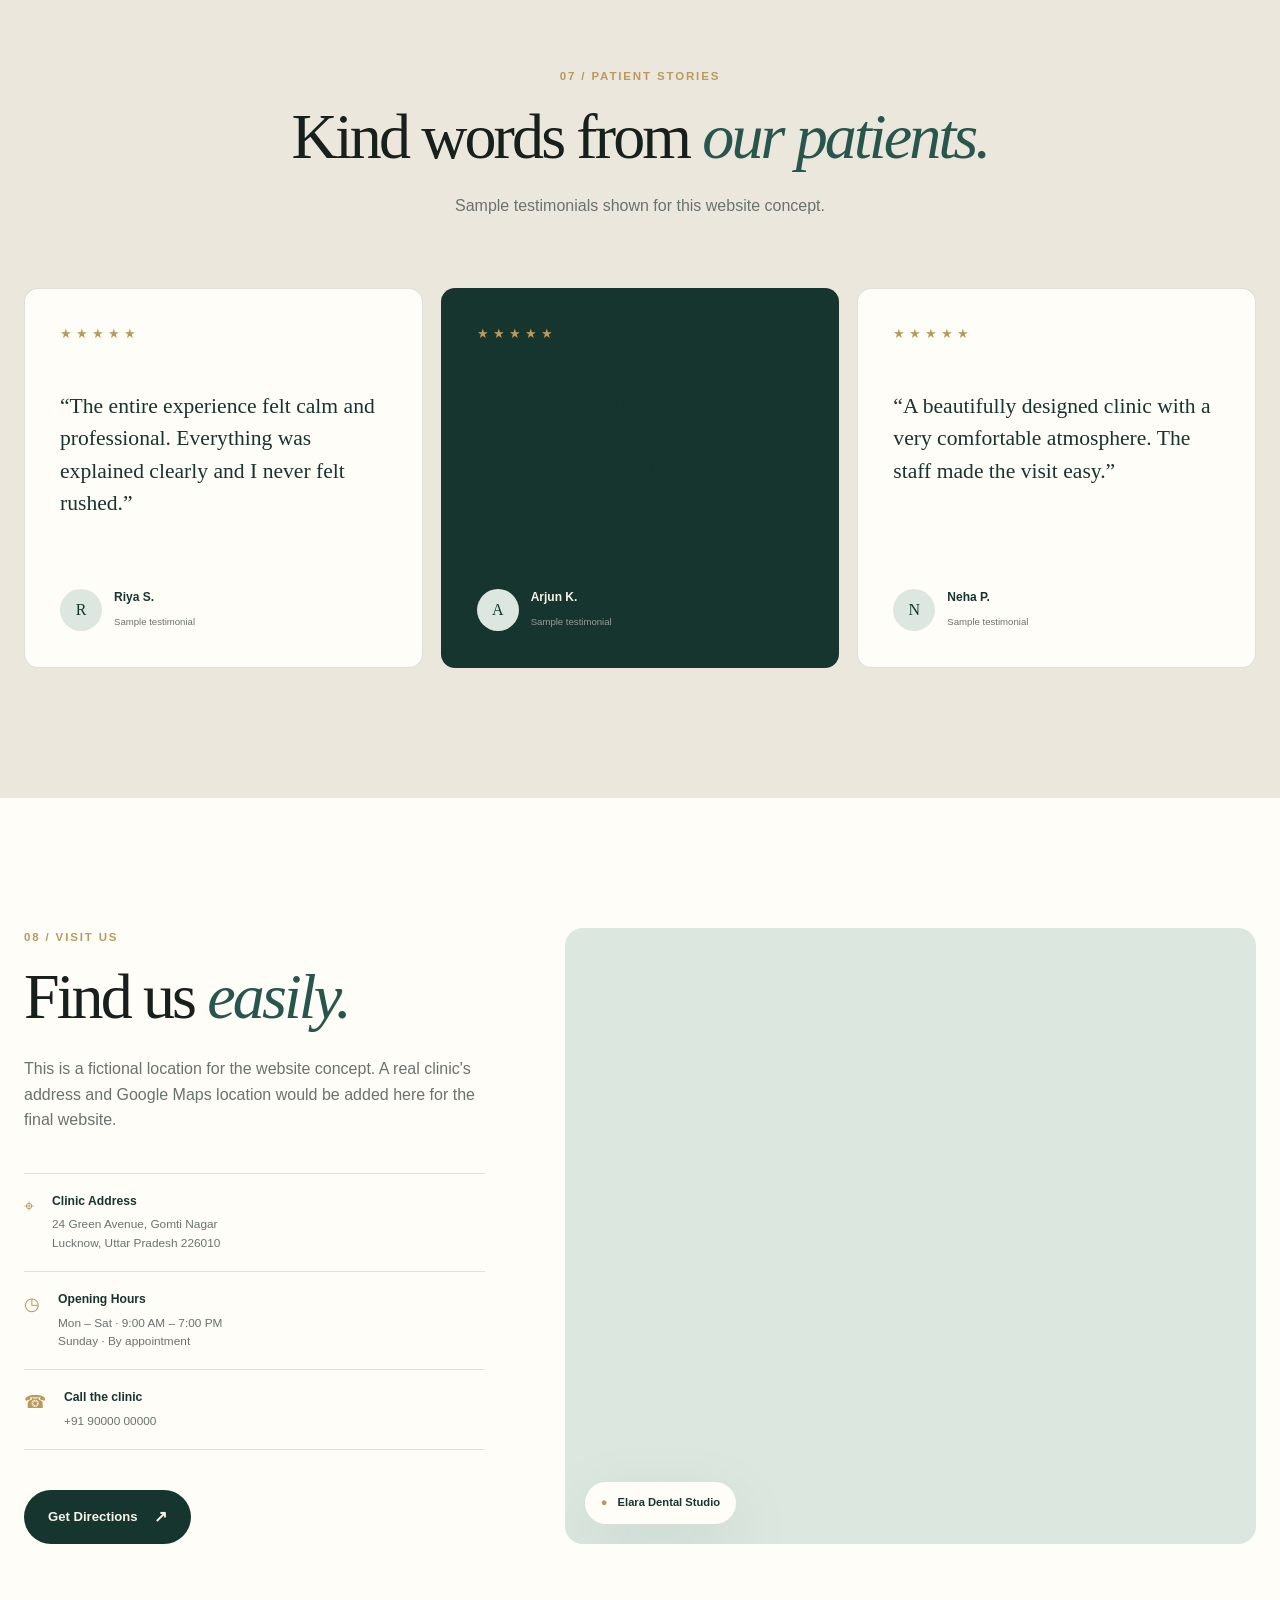
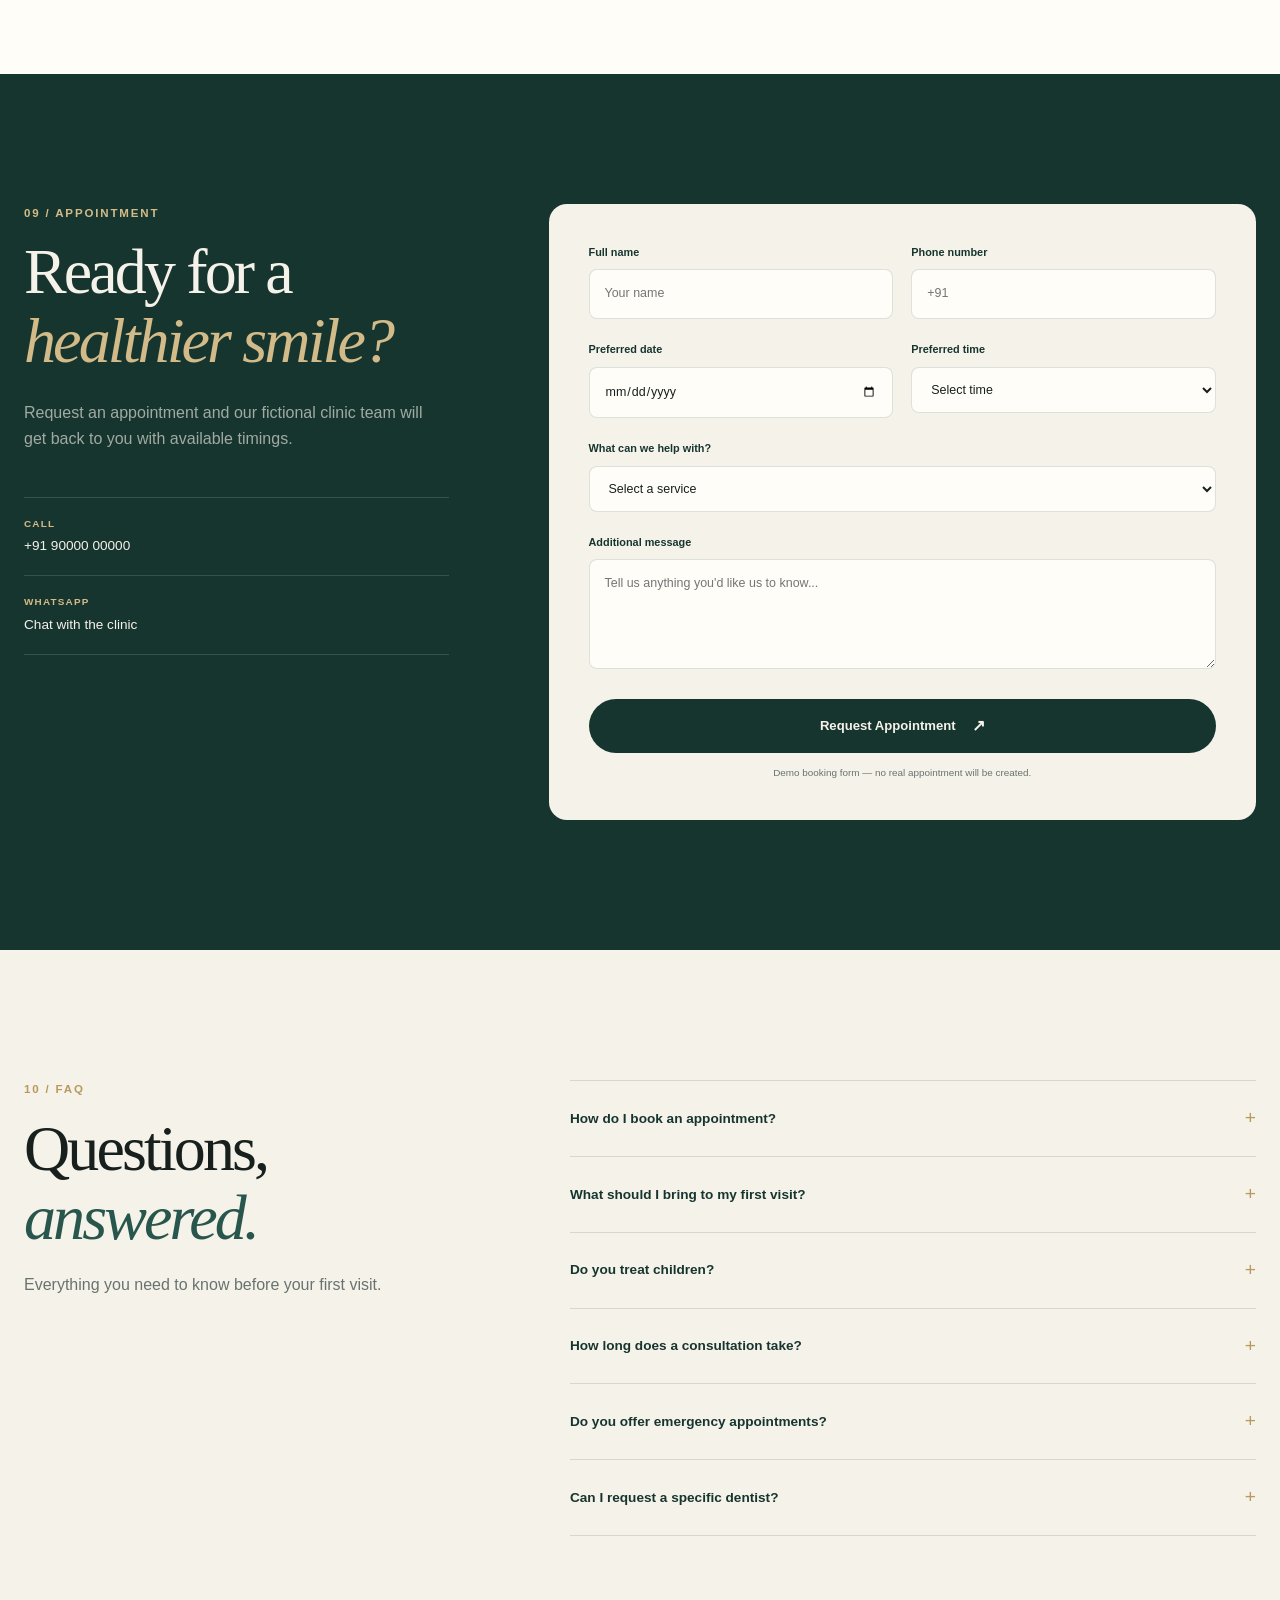
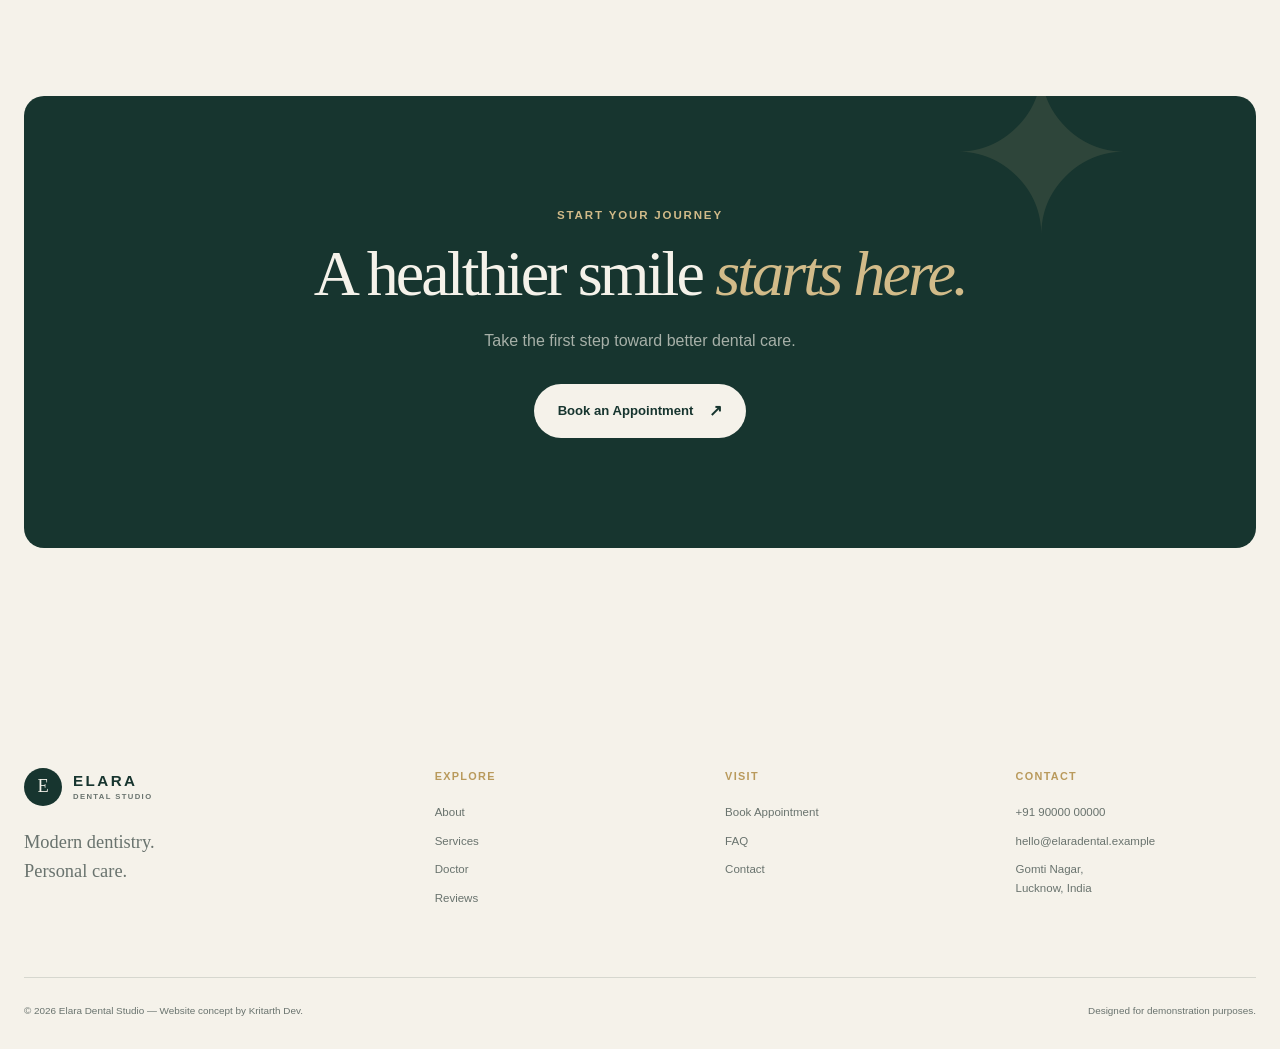
==== commit 85f87bd0: "Update index.html" ====
--- a/haven/index.html
+++ b/haven/index.html
@@ -672,13 +672,13 @@
 
      <div class="gallery-grid">
 
-  <div class="gallery-item gallery-large reveal">
-    <img
-      src="https://www.ridere.cz/wp-content/uploads/Ridere-06-scaled.jpg"
-      alt="Modern dental treatment room"
-      loading="lazy"
-    >
-  </div>
+<div class="gallery-item reveal">
+  <img
+    src="https://www.ridere.cz/wp-content/uploads/Ridere-06-scaled.jpg"
+    alt="Modern dental treatment room"
+    loading="lazy"
+  >
+</div>
 
   <div class="gallery-item reveal">
     <img
